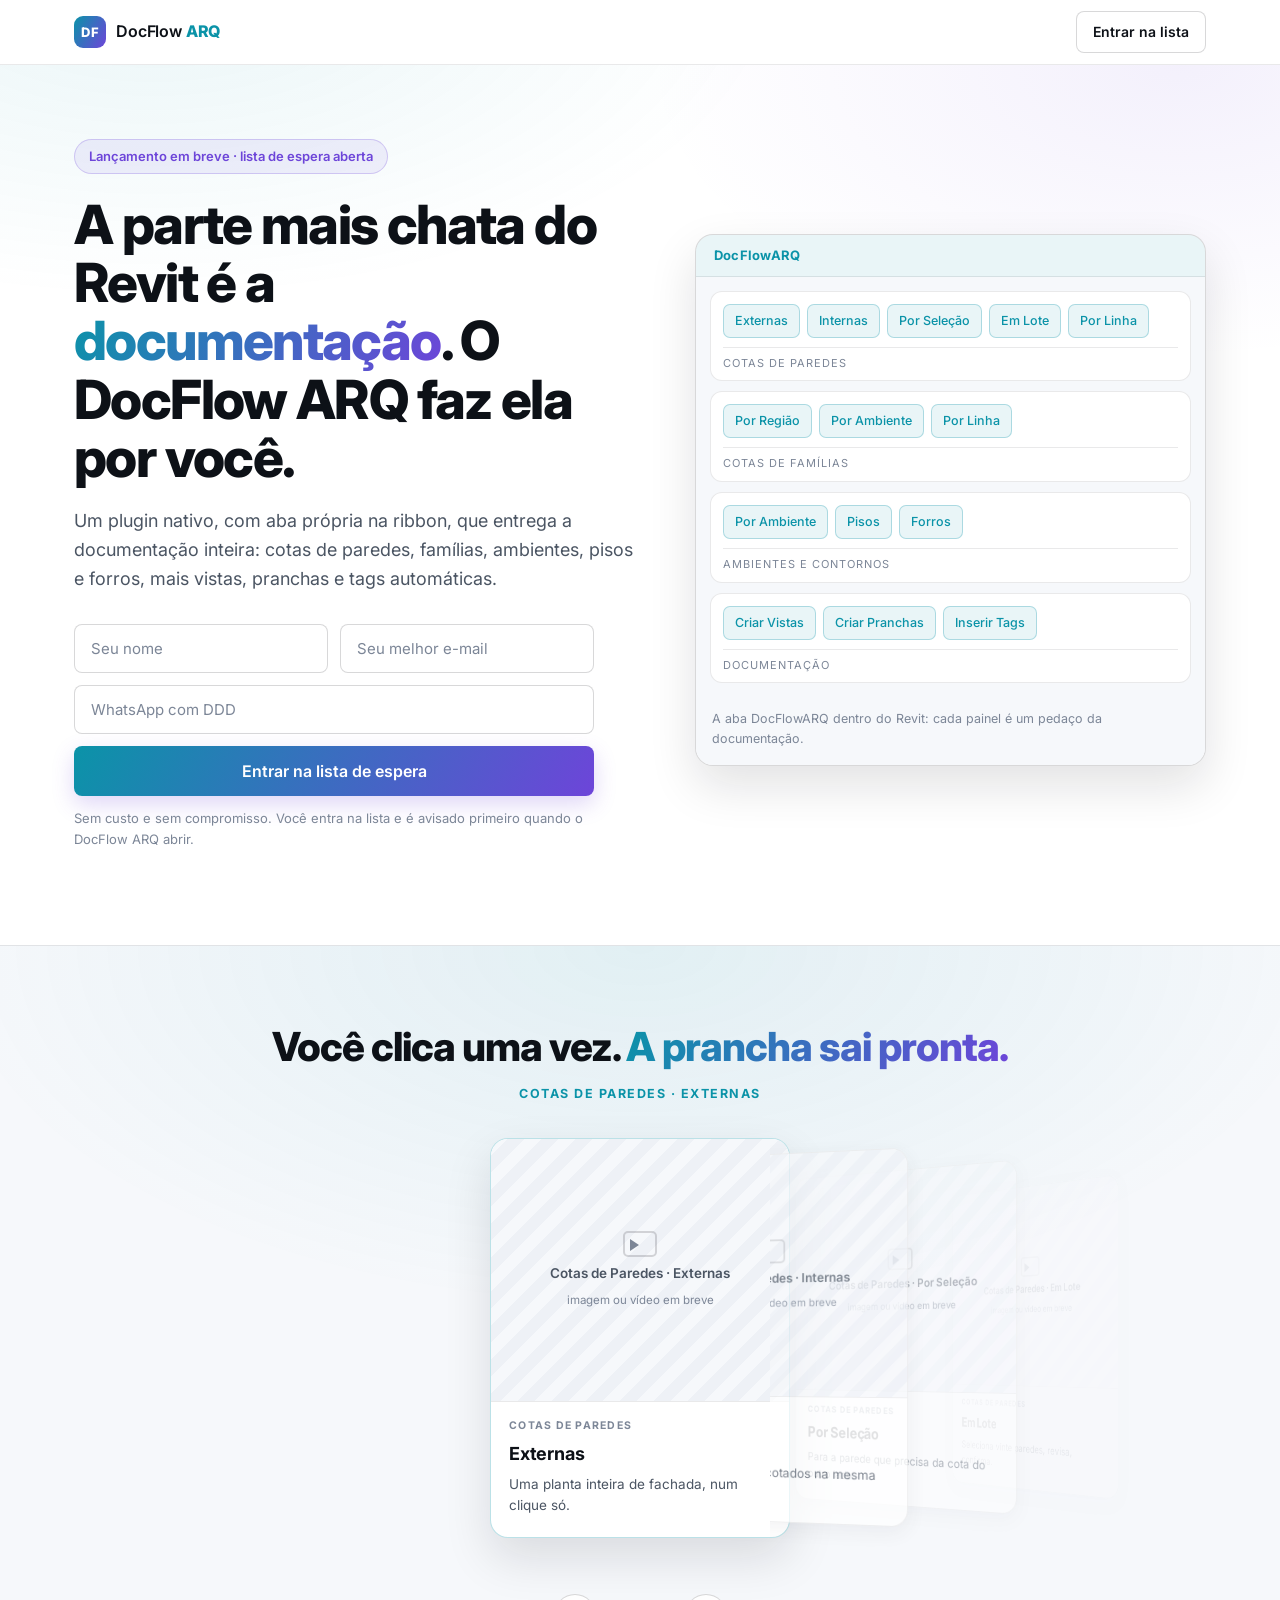
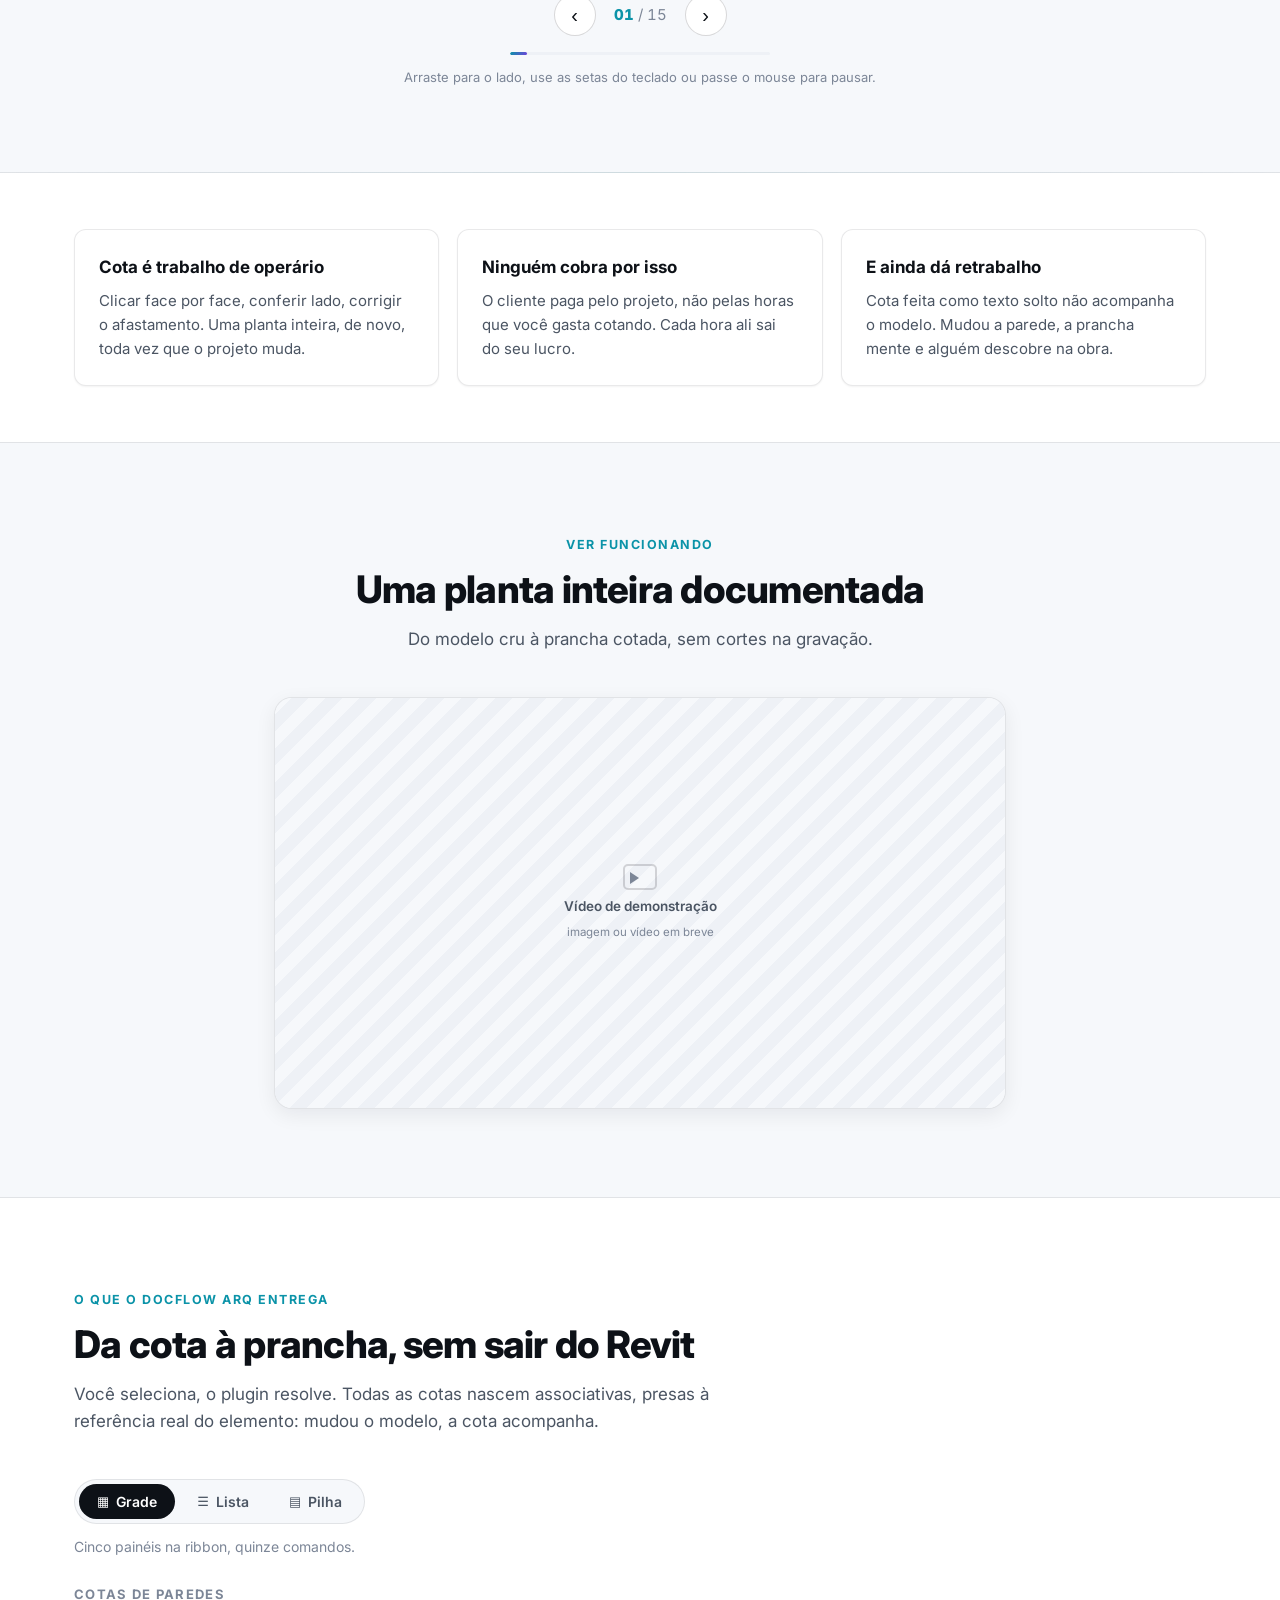
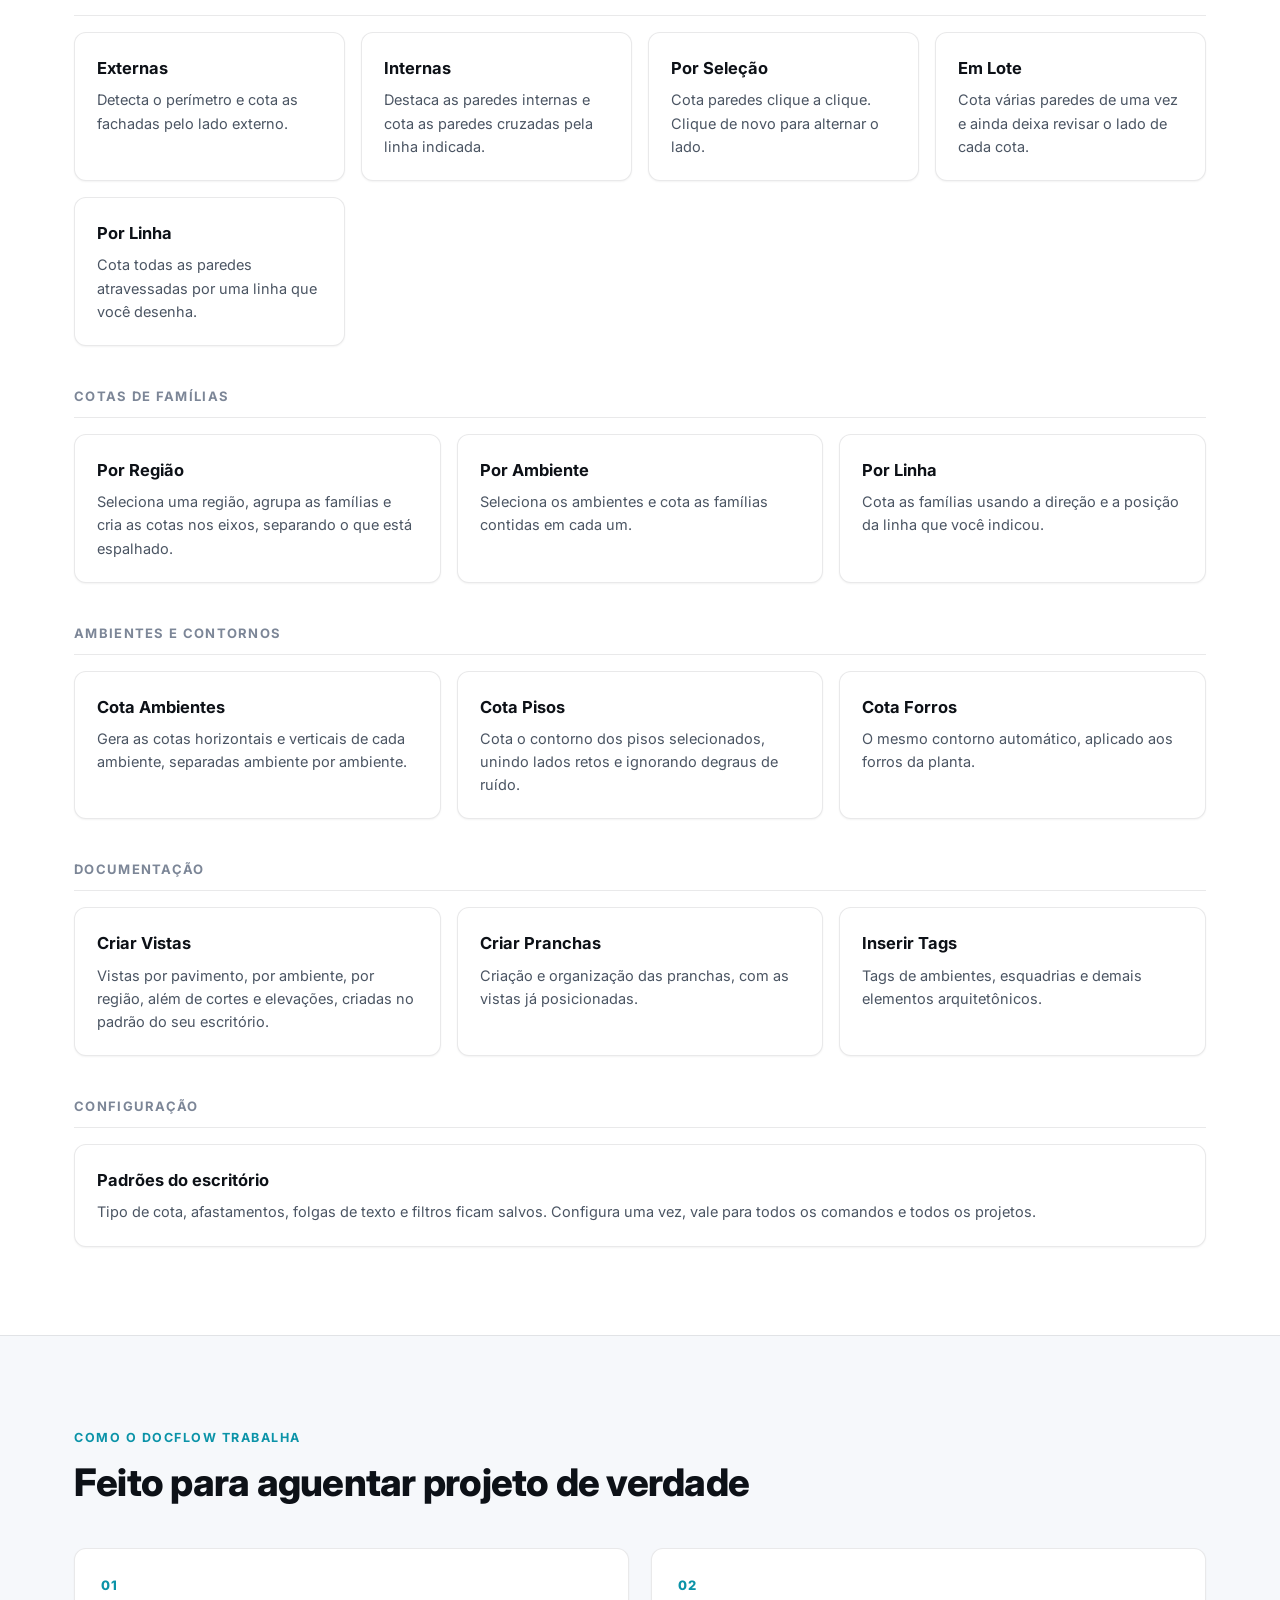
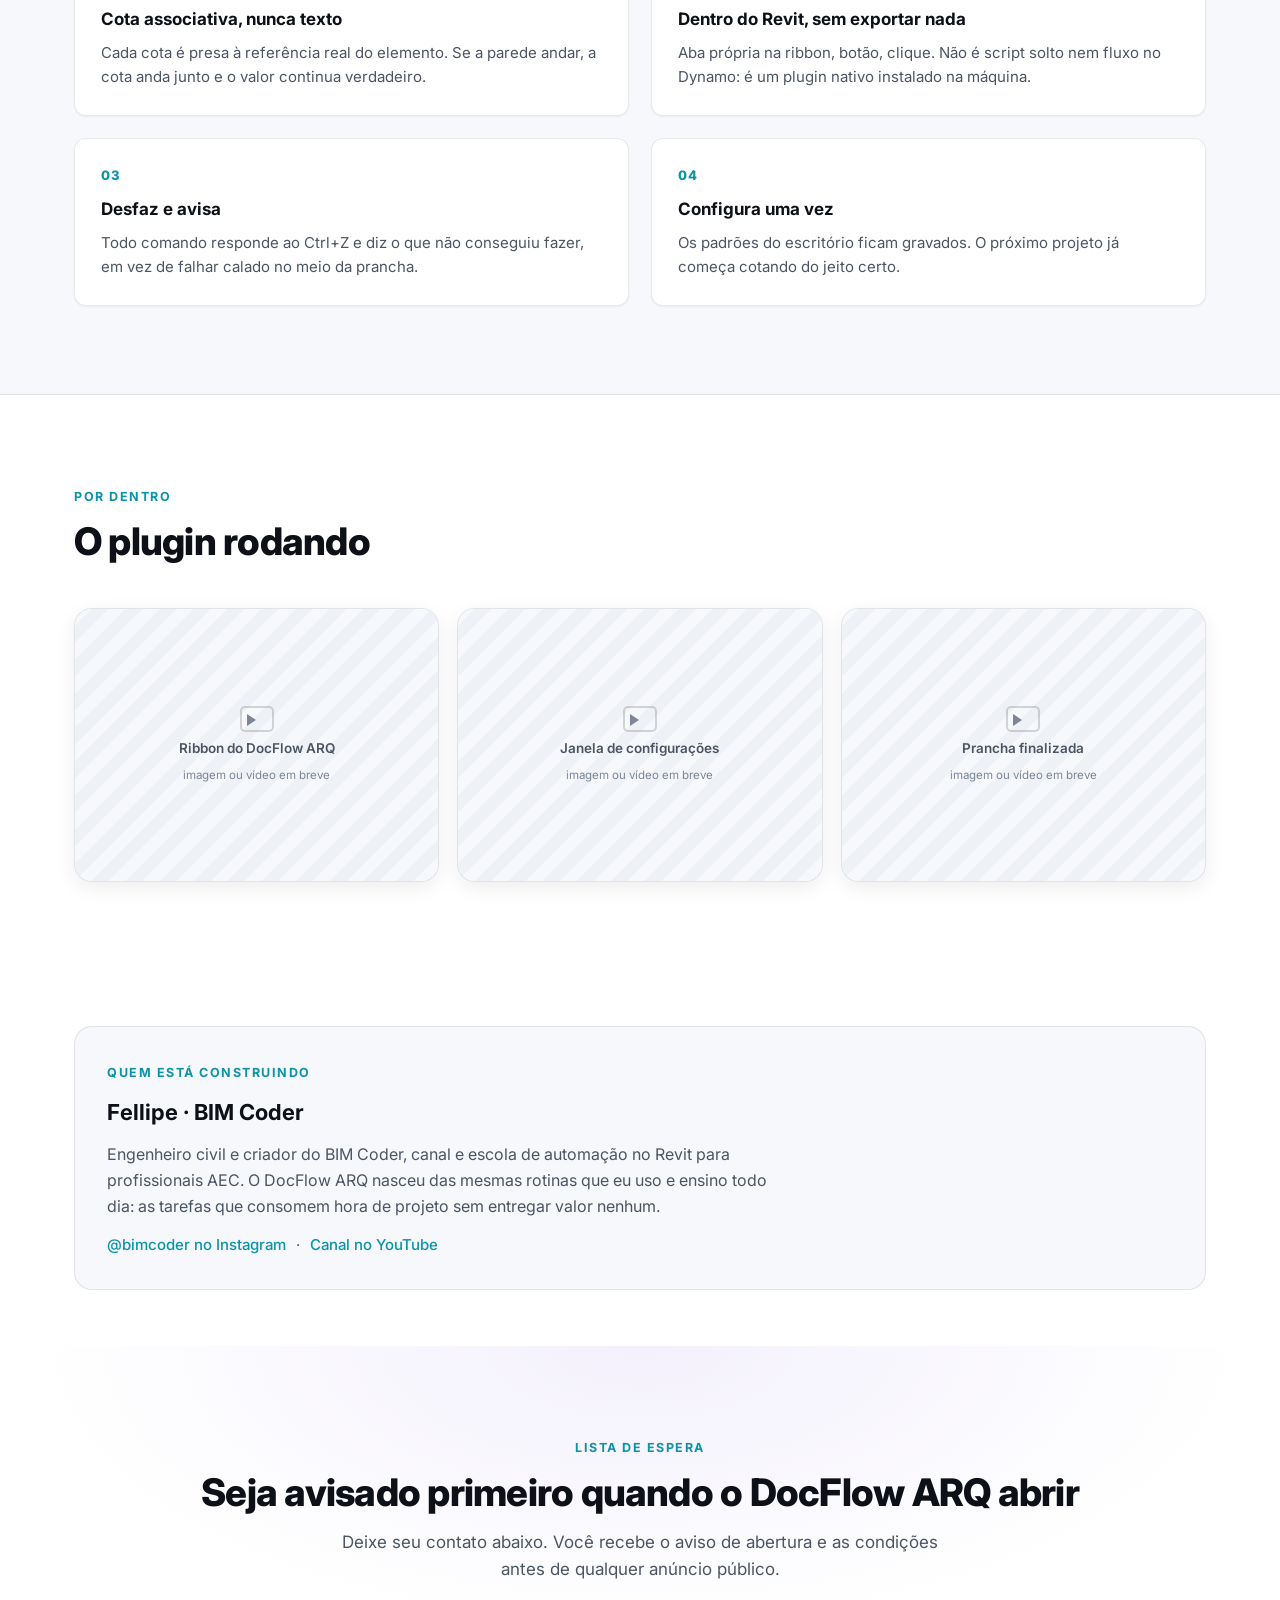
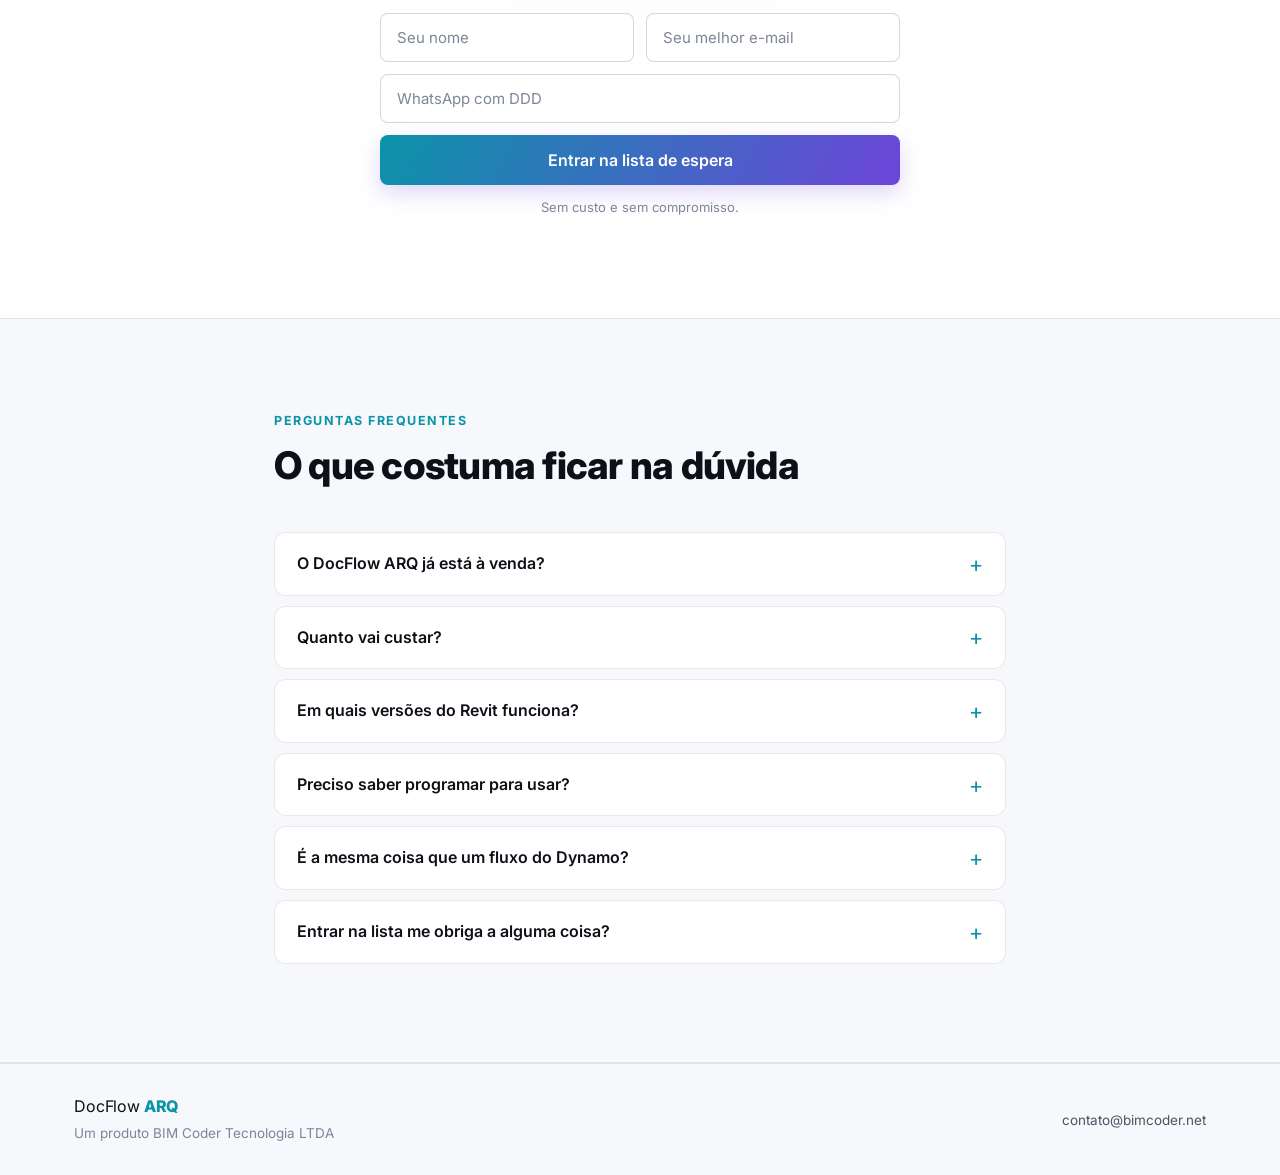
==== index.html @ 99fc5ff1 "feat: pagina de captacao da lista de espera do DocFlow ARQ" ====
<!DOCTYPE html>
<html lang="pt-BR">
<head>
  <meta charset="UTF-8">
  <meta name="viewport" content="width=device-width, initial-scale=1.0">
  <title>DocFlow ARQ — a documentação do Revit no automático | BIM Coder</title>
  <meta name="description" content="Plugin nativo para Revit que entrega a documentação inteira: cotas de paredes, famílias, ambientes, pisos e forros, mais vistas, pranchas e tags. Entre na lista de espera.">
  <meta property="og:title" content="DocFlow ARQ — a documentação do Revit no automático">
  <meta property="og:description" content="Cotas, vistas, pranchas e tags automáticas dentro do Revit. Entre na lista de espera do lançamento.">
  <meta property="og:type" content="website">
  <link rel="preconnect" href="https://fonts.googleapis.com">
  <link rel="preconnect" href="https://fonts.gstatic.com" crossorigin>
  <link href="https://fonts.googleapis.com/css2?family=Inter:wght@400;500;600;700;800&display=swap" rel="stylesheet">
  <link rel="stylesheet" href="styles.css">
</head>
<body>

  <!-- ══ Header ══ -->
  <header class="site-header">
    <div class="container header-inner">
      <a class="brand" href="#topo">
        <span class="brand-mark">DF</span>
        <span class="brand-text">DocFlow <strong>ARQ</strong></span>
      </a>
      <a class="btn btn-ghost btn-sm" href="#lista">Entrar na lista</a>
    </div>
  </header>

  <main id="topo">

    <!-- ══ Hero ══ -->
    <section class="hero">
      <div class="container hero-grid">
        <div class="hero-copy reveal">
          <span class="pill">Lançamento em breve · lista de espera aberta</span>
          <h1>A parte mais chata do Revit é a <span class="grad">documentação</span>. O DocFlow ARQ faz ela por você.</h1>
          <p class="lead">
            Um plugin nativo, com aba própria na ribbon, que entrega a documentação
            inteira: cotas de paredes, famílias, ambientes, pisos e forros, mais
            vistas, pranchas e tags automáticas.
          </p>

          <form class="hero-form" novalidate>
            <div class="field-row">
              <input type="text" name="nome" placeholder="Seu nome" autocomplete="name" required>
              <input type="email" name="email" placeholder="Seu melhor e-mail" autocomplete="email" required>
            </div>
            <input type="tel" name="telefone" placeholder="WhatsApp com DDD" autocomplete="tel" required>
            <button type="submit" class="btn btn-primary btn-block">Entrar na lista de espera</button>
            <p class="form-note">
              Sem custo e sem compromisso. Você entra na lista e é avisado primeiro
              quando o DocFlow ARQ abrir.
            </p>
            <p class="form-msg" role="status" aria-live="polite"></p>
          </form>
        </div>

        <!-- Espelho da ribbon real do plugin -->
        <aside class="ribbon-mock reveal" aria-label="Aba DocFlowARQ dentro do Revit">
          <div class="ribbon-tab">DocFlowARQ</div>
          <div class="ribbon-body">
            <div class="ribbon-panel">
              <div class="ribbon-items">
                <span class="rb">Externas</span><span class="rb">Internas</span>
                <span class="rb">Por Seleção</span><span class="rb">Em Lote</span>
                <span class="rb">Por Linha</span>
              </div>
              <div class="ribbon-label">Cotas de Paredes</div>
            </div>
            <div class="ribbon-panel">
              <div class="ribbon-items">
                <span class="rb">Por Região</span><span class="rb">Por Ambiente</span>
                <span class="rb">Por Linha</span>
              </div>
              <div class="ribbon-label">Cotas de Famílias</div>
            </div>
            <div class="ribbon-panel">
              <div class="ribbon-items">
                <span class="rb">Por Ambiente</span>
                <span class="rb">Pisos</span><span class="rb">Forros</span>
              </div>
              <div class="ribbon-label">Ambientes e Contornos</div>
            </div>
            <div class="ribbon-panel">
              <div class="ribbon-items">
                <span class="rb">Criar Vistas</span>
                <span class="rb">Criar Pranchas</span>
                <span class="rb">Inserir Tags</span>
              </div>
              <div class="ribbon-label">Documentação</div>
            </div>
          </div>
          <p class="ribbon-caption">A aba DocFlowARQ dentro do Revit: cada painel é um pedaço da documentação.</p>
        </aside>
      </div>
    </section>

    <!-- ══ Vitrine (coverflow) ══ -->
    <section class="showcase" id="vitrine">
      <div class="container">
        <div class="showcase-head reveal">
          <h2>Você clica uma vez. <span class="grad">A prancha sai pronta.</span></h2>
          <p class="showcase-kicker" id="scKicker">Cotas de Paredes · Externas</p>
        </div>

        <div class="showcase-stage" id="scStage" role="region" aria-roledescription="carrossel" aria-label="Comandos do DocFlow ARQ">
          <div class="showcase-track" id="scTrack"></div>
        </div>

        <div class="showcase-controls">
          <button class="circle-btn" id="scPrev" type="button" aria-label="Comando anterior">‹</button>
          <p class="showcase-counter"><strong id="scNow">01</strong> / <span id="scTotal">15</span></p>
          <button class="circle-btn" id="scNext" type="button" aria-label="Próximo comando">›</button>
        </div>
        <div class="showcase-progress"><span id="scBar"></span></div>
        <p class="showcase-hint">Arraste para o lado, use as setas do teclado ou passe o mouse para pausar.</p>
      </div>
    </section>

    <!-- ══ O problema ══ -->
    <section class="section section-tight">
      <div class="container">
        <div class="pain-grid">
          <div class="pain-card reveal">
            <h3>Cota é trabalho de operário</h3>
            <p>Clicar face por face, conferir lado, corrigir o afastamento. Uma planta inteira, de novo, toda vez que o projeto muda.</p>
          </div>
          <div class="pain-card reveal">
            <h3>Ninguém cobra por isso</h3>
            <p>O cliente paga pelo projeto, não pelas horas que você gasta cotando. Cada hora ali sai do seu lucro.</p>
          </div>
          <div class="pain-card reveal">
            <h3>E ainda dá retrabalho</h3>
            <p>Cota feita como texto solto não acompanha o modelo. Mudou a parede, a prancha mente e alguém descobre na obra.</p>
          </div>
        </div>
      </div>
    </section>

    <!-- ══ Demonstração ══ -->
    <section class="section section-alt" id="demonstracao">
      <div class="container container-narrow">
        <div class="section-head section-head-center reveal">
          <span class="eyebrow">Ver funcionando</span>
          <h2>Uma planta inteira documentada</h2>
          <p class="section-sub">Do modelo cru à prancha cotada, sem cortes na gravação.</p>
        </div>
        <div class="demo-frame reveal" data-media="media/demonstracao" data-ratio="16-9" data-label="Vídeo de demonstração"></div>
      </div>
    </section>

    <!-- ══ Ferramentas ══ -->
    <section class="section" id="ferramentas">
      <div class="container">
        <div class="section-head reveal">
          <span class="eyebrow">O que o DocFlow ARQ entrega</span>
          <h2>Da cota à prancha, sem sair do Revit</h2>
          <p class="section-sub">Você seleciona, o plugin resolve. Todas as cotas nascem associativas, presas à referência real do elemento: mudou o modelo, a cota acompanha.</p>
        </div>

        <div class="view-switch" role="tablist" aria-label="Modo de visualização">
          <button class="vs-btn is-active" data-view="grade" role="tab" aria-selected="true" type="button">
            <span class="vs-ico" aria-hidden="true">▦</span> Grade
          </button>
          <button class="vs-btn" data-view="lista" role="tab" aria-selected="false" type="button">
            <span class="vs-ico" aria-hidden="true">☰</span> Lista
          </button>
          <button class="vs-btn" data-view="pilha" role="tab" aria-selected="false" type="button">
            <span class="vs-ico" aria-hidden="true">▤</span> Pilha
          </button>
        </div>
        <p class="view-hint" id="viewHint">Cinco painéis na ribbon, quinze comandos.</p>

        <div id="toolsView" class="tools-view"></div>
      </div>
    </section>

    <!-- ══ Como trabalha ══ -->
    <section class="section section-alt" id="como">
      <div class="container">
        <div class="section-head reveal">
          <span class="eyebrow">Como o DocFlow trabalha</span>
          <h2>Feito para aguentar projeto de verdade</h2>
        </div>
        <div class="how-grid">
          <div class="how reveal">
            <span class="how-num">01</span>
            <h4>Cota associativa, nunca texto</h4>
            <p>Cada cota é presa à referência real do elemento. Se a parede andar, a cota anda junto e o valor continua verdadeiro.</p>
          </div>
          <div class="how reveal">
            <span class="how-num">02</span>
            <h4>Dentro do Revit, sem exportar nada</h4>
            <p>Aba própria na ribbon, botão, clique. Não é script solto nem fluxo no Dynamo: é um plugin nativo instalado na máquina.</p>
          </div>
          <div class="how reveal">
            <span class="how-num">03</span>
            <h4>Desfaz e avisa</h4>
            <p>Todo comando responde ao Ctrl+Z e diz o que não conseguiu fazer, em vez de falhar calado no meio da prancha.</p>
          </div>
          <div class="how reveal">
            <span class="how-num">04</span>
            <h4>Configura uma vez</h4>
            <p>Os padrões do escritório ficam gravados. O próximo projeto já começa cotando do jeito certo.</p>
          </div>
        </div>
      </div>
    </section>

    <!-- ══ Galeria ══ -->
    <section class="section" id="galeria">
      <div class="container">
        <div class="section-head reveal">
          <span class="eyebrow">Por dentro</span>
          <h2>O plugin rodando</h2>
        </div>
        <div class="gallery">
          <div class="demo-frame reveal" data-media="media/galeria-1" data-ratio="4-3" data-label="Ribbon do DocFlow ARQ"></div>
          <div class="demo-frame reveal" data-media="media/galeria-2" data-ratio="4-3" data-label="Janela de configurações"></div>
          <div class="demo-frame reveal" data-media="media/galeria-3" data-ratio="4-3" data-label="Prancha finalizada"></div>
        </div>
      </div>
    </section>

    <!-- ══ Quem faz ══ -->
    <section class="section section-tight">
      <div class="container">
        <div class="author reveal">
          <div class="author-body">
            <span class="eyebrow">Quem está construindo</span>
            <h3>Fellipe · BIM Coder</h3>
            <p>
              Engenheiro civil e criador do BIM Coder, canal e escola de automação
              no Revit para profissionais AEC. O DocFlow ARQ nasceu das mesmas
              rotinas que eu uso e ensino todo dia: as tarefas que consomem hora
              de projeto sem entregar valor nenhum.
            </p>
            <p class="author-links">
              <a href="https://www.instagram.com/bimcoder/" target="_blank" rel="noopener">@bimcoder no Instagram</a>
              <span aria-hidden="true">·</span>
              <a href="https://www.youtube.com/@bimcoder" target="_blank" rel="noopener">Canal no YouTube</a>
            </p>
          </div>
        </div>
      </div>
    </section>

    <!-- ══ CTA final ══ -->
    <section class="section cta-section" id="lista">
      <div class="container cta-inner">
        <span class="eyebrow">Lista de espera</span>
        <h2>Seja avisado primeiro quando o DocFlow ARQ abrir</h2>
        <p class="section-sub">
          Deixe seu contato abaixo. Você recebe o aviso de abertura e as condições
          antes de qualquer anúncio público.
        </p>

        <form class="cta-form" novalidate>
          <div class="field-row">
            <input type="text" name="nome" placeholder="Seu nome" autocomplete="name" required>
            <input type="email" name="email" placeholder="Seu melhor e-mail" autocomplete="email" required>
          </div>
          <input type="tel" name="telefone" placeholder="WhatsApp com DDD" autocomplete="tel" required>
          <button type="submit" class="btn btn-primary btn-block">Entrar na lista de espera</button>
          <p class="form-note">Sem custo e sem compromisso.</p>
          <p class="form-msg" role="status" aria-live="polite"></p>
        </form>
      </div>
    </section>

    <!-- ══ FAQ ══ -->
    <section class="section section-alt" id="faq">
      <div class="container container-narrow">
        <div class="section-head reveal">
          <span class="eyebrow">Perguntas frequentes</span>
          <h2>O que costuma ficar na dúvida</h2>
        </div>

        <details class="faq-item">
          <summary>O DocFlow ARQ já está à venda?</summary>
          <div class="faq-body"><p>Ainda não. O plugin está em fase final de testes. A lista de espera existe justamente para avisar quem quer saber primeiro quando ele abrir.</p></div>
        </details>

        <details class="faq-item">
          <summary>Quanto vai custar?</summary>
          <div class="faq-body"><p>O valor ainda não está fechado. Quando estiver, quem está na lista recebe a informação antes de qualquer anúncio público.</p></div>
        </details>

        <details class="faq-item">
          <summary>Em quais versões do Revit funciona?</summary>
          <div class="faq-body"><p>O plugin está sendo validado em mais de uma versão do Revit. A lista final de versões suportadas sai junto com o lançamento.</p></div>
        </details>

        <details class="faq-item">
          <summary>Preciso saber programar para usar?</summary>
          <div class="faq-body"><p>Não. O DocFlow ARQ é uma aba na ribbon do Revit, com botões. Você seleciona os elementos e clica. Não tem script para editar nem fluxo para montar.</p></div>
        </details>

        <details class="faq-item">
          <summary>É a mesma coisa que um fluxo do Dynamo?</summary>
          <div class="faq-body"><p>Não. É um plugin nativo instalado no Revit, então não depende de abrir o Dynamo, carregar arquivo nem esperar o fluxo rodar. Você clica no botão e o resultado aparece.</p></div>
        </details>

        <details class="faq-item">
          <summary>Entrar na lista me obriga a alguma coisa?</summary>
          <div class="faq-body"><p>Nenhuma. É só um aviso de lançamento. Você pode sair da lista quando quiser.</p></div>
        </details>
      </div>
    </section>

  </main>

  <!-- ══ Footer ══ -->
  <footer class="site-footer">
    <div class="container footer-inner">
      <div>
        <span class="brand-text">DocFlow <strong>ARQ</strong></span>
        <p class="footer-note">Um produto BIM Coder Tecnologia LTDA</p>
      </div>
      <p class="footer-note">
        <a href="mailto:contato@bimcoder.net">contato@bimcoder.net</a>
      </p>
    </div>
  </footer>

  <script src="comandos.js"></script>
  <script src="script.js"></script>
</body>
</html>
---- styles.css ----
/* =============================================================
   DocFlow ARQ — página de captação
   Tema light. Acentos ciano → roxo da identidade BIM Coder,
   escurecidos o suficiente para ter contraste sobre o branco.
   ============================================================= */

:root {
  --bg:                 #FFFFFF;
  --surface:            #F6F8FB;
  --surface-card:       #FFFFFF;
  --surface-sunken:     #EEF1F6;

  --text:               #0D1117;
  --text-secondary:     #4B5563;
  --text-muted:         #7C8697;

  --border:             rgba(13, 17, 23, 0.09);
  --border-strong:      rgba(13, 17, 23, 0.16);

  /* Ciano legível sobre branco (o #52F9F9 da marca só entra em fundo escuro) */
  --cyan:               #0B93A8;
  --cyan-bright:        #52F9F9;
  --cyan-soft:          rgba(11, 147, 168, 0.09);
  --cyan-border:        rgba(11, 147, 168, 0.28);

  --purple:             #6D45D9;
  --purple-soft:        rgba(109, 69, 217, 0.08);
  --purple-border:      rgba(109, 69, 217, 0.24);

  --gradient-text:      linear-gradient(120deg, #0B93A8 0%, #6D45D9 100%);
  --gradient-cta:       linear-gradient(120deg, #0B93A8 0%, #6D45D9 100%);

  --shadow-sm:  0 1px 2px rgba(13, 17, 23, 0.05);
  --shadow-md:  0 6px 20px rgba(13, 17, 23, 0.07);
  --shadow-lg:  0 20px 48px rgba(13, 17, 23, 0.12);

  --radius-sm: 8px;
  --radius-md: 12px;
  --radius-lg: 18px;
  --container: 1180px;
  --font: 'Inter', system-ui, -apple-system, Segoe UI, sans-serif;
}

* { box-sizing: border-box; margin: 0; padding: 0; }

html { scroll-behavior: smooth; background: var(--bg); }

body {
  font-family: var(--font);
  color: var(--text);
  background: var(--bg);
  font-size: 16px;
  line-height: 1.6;
  -webkit-font-smoothing: antialiased;
  -moz-osx-font-smoothing: grayscale;
}

a { color: inherit; }

.container {
  width: 100%;
  max-width: var(--container);
  margin: 0 auto;
  padding: 0 24px;
}
.container-narrow { max-width: 780px; }

/* ── Header ─────────────────────────────────────────────── */
.site-header {
  position: sticky;
  top: 0;
  z-index: 40;
  background: rgba(255, 255, 255, 0.88);
  backdrop-filter: blur(14px);
  border-bottom: 1px solid var(--border);
}
.header-inner {
  display: flex;
  align-items: center;
  justify-content: space-between;
  height: 64px;
}
.brand {
  display: inline-flex;
  align-items: center;
  gap: 10px;
  text-decoration: none;
  font-weight: 600;
}
.brand-mark {
  display: grid;
  place-items: center;
  width: 32px; height: 32px;
  border-radius: 9px;
  background: var(--gradient-cta);
  color: #FFFFFF;
  font-size: 13px;
  font-weight: 800;
  letter-spacing: .5px;
}
.brand-text { font-size: 16px; letter-spacing: -.01em; color: var(--text); }
.brand-text strong { color: var(--cyan); font-weight: 800; }

/* ── Botões ─────────────────────────────────────────────── */
.btn {
  display: inline-flex;
  align-items: center;
  justify-content: center;
  gap: 8px;
  border: none;
  cursor: pointer;
  font-family: inherit;
  font-weight: 600;
  text-decoration: none;
  border-radius: var(--radius-sm);
  transition: transform .15s ease, box-shadow .2s ease, background .2s ease;
}
.btn-primary {
  background: var(--gradient-cta);
  color: #FFFFFF;
  font-size: 16px;
  padding: 15px 26px;
  box-shadow: 0 8px 22px rgba(109, 69, 217, 0.22);
}
.btn-primary:hover { transform: translateY(-1px); box-shadow: 0 12px 28px rgba(109, 69, 217, 0.3); }
.btn-primary:disabled { opacity: .6; cursor: progress; transform: none; }
.btn-ghost {
  background: var(--bg);
  color: var(--text);
  border: 1px solid var(--border-strong);
}
.btn-ghost:hover { border-color: var(--cyan-border); color: var(--cyan); }
.btn-sm { font-size: 14px; padding: 9px 16px; }
.btn-block { width: 100%; }

/* ── Hero ───────────────────────────────────────────────── */
.hero {
  position: relative;
  padding: 74px 0 84px;
  overflow: hidden;
  background:
    radial-gradient(ellipse 900px 460px at 12% -10%, var(--cyan-soft), transparent 70%),
    radial-gradient(ellipse 760px 420px at 92% 0%, var(--purple-soft), transparent 70%);
}
.hero-grid {
  position: relative;
  display: grid;
  grid-template-columns: 1.05fr .95fr;
  gap: 56px;
  align-items: center;
}
.pill {
  display: inline-block;
  padding: 6px 14px;
  border-radius: 999px;
  border: 1px solid var(--purple-border);
  background: var(--purple-soft);
  color: var(--purple);
  font-size: 13px;
  font-weight: 600;
  margin-bottom: 22px;
}
.hero h1 {
  font-size: clamp(34px, 4.4vw, 54px);
  line-height: 1.08;
  letter-spacing: -.03em;
  font-weight: 800;
  margin-bottom: 20px;
}
.grad {
  background: var(--gradient-text);
  -webkit-background-clip: text;
  background-clip: text;
  color: transparent;
}
.lead {
  font-size: 18px;
  color: var(--text-secondary);
  max-width: 55ch;
  margin-bottom: 30px;
}

/* ── Formulários ────────────────────────────────────────── */
.hero-form, .cta-form { display: grid; gap: 12px; max-width: 520px; }
.cta-form { margin: 0 auto; }
.field-row { display: grid; grid-template-columns: 1fr 1fr; gap: 12px; }

input[type="text"], input[type="email"], input[type="tel"] {
  width: 100%;
  padding: 14px 16px;
  border-radius: var(--radius-sm);
  border: 1px solid var(--border-strong);
  background: var(--surface-card);
  color: var(--text);
  font-family: inherit;
  font-size: 15px;
  transition: border-color .18s ease, box-shadow .18s ease;
}
input::placeholder { color: var(--text-muted); }
input:focus {
  outline: none;
  border-color: var(--cyan);
  box-shadow: 0 0 0 3px var(--cyan-soft);
}
input[aria-invalid="true"] { border-color: #DC2626; }

.success {
  padding: 24px;
  border-radius: var(--radius-md);
  border: 1px solid var(--cyan-border);
  background: var(--cyan-soft);
  text-align: left;
}
.success strong { display: block; font-size: 18px; color: var(--cyan); margin-bottom: 8px; }
.success p { color: var(--text-secondary); font-size: 15px; }

.form-note { font-size: 13px; color: var(--text-muted); }
.form-msg { font-size: 14px; }
.form-msg.is-error { color: #DC2626; }
.form-msg.is-ok { color: var(--cyan); font-weight: 600; }

/* ── Espelho da ribbon (fundo claro, como o Revit padrão) ── */
.ribbon-mock {
  border: 1px solid var(--border-strong);
  border-radius: var(--radius-lg);
  background: var(--bg);
  box-shadow: var(--shadow-lg);
  overflow: hidden;
}
.ribbon-tab {
  padding: 10px 18px;
  font-size: 13px;
  font-weight: 700;
  letter-spacing: .02em;
  color: var(--cyan);
  background: var(--cyan-soft);
  border-bottom: 1px solid var(--border);
}
.ribbon-body { padding: 14px; background: var(--surface); }
.ribbon-panel {
  border: 1px solid var(--border);
  border-radius: var(--radius-md);
  padding: 12px 12px 8px;
  background: var(--bg);
}
.ribbon-panel + .ribbon-panel { margin-top: 10px; }
.ribbon-items { display: flex; flex-wrap: wrap; gap: 7px; margin-bottom: 9px; }
.rb {
  font-size: 12.5px;
  font-weight: 500;
  padding: 6px 11px;
  border-radius: 7px;
  border: 1px solid var(--cyan-border);
  background: var(--cyan-soft);
  color: var(--cyan);
}
.ribbon-label {
  font-size: 11px;
  text-transform: uppercase;
  letter-spacing: .09em;
  color: var(--text-muted);
  border-top: 1px solid var(--border);
  padding-top: 7px;
}
.ribbon-caption {
  padding: 12px 16px 16px;
  font-size: 12.5px;
  color: var(--text-muted);
  background: var(--surface);
}

/* ── Transição de entrada ───────────────────────────────── */
.reveal {
  opacity: 0;
  transform: translateY(18px);
  transition: opacity .6s cubic-bezier(.2,.7,.3,1), transform .6s cubic-bezier(.2,.7,.3,1);
}
.reveal.is-visible { opacity: 1; transform: none; }

/* ── Espaço reservado de mídia ──────────────────────────── */
.media-empty {
  display: grid;
  place-content: center;
  justify-items: center;
  gap: 6px;
  width: 100%;
  height: 100%;
  padding: 18px;
  text-align: center;
  background:
    repeating-linear-gradient(135deg,
      var(--surface) 0 12px, var(--surface-sunken) 12px 24px);
}
.media-icon {
  width: 34px; height: 26px;
  border-radius: 5px;
  border: 2px solid var(--border-strong);
  position: relative;
}
.media-icon::after {
  content: '';
  position: absolute;
  left: 5px; bottom: 4px;
  width: 0; height: 0;
  border-left: 9px solid var(--text-muted);
  border-top: 6px solid transparent;
  border-bottom: 6px solid transparent;
}
.media-label { font-size: 13.5px; font-weight: 600; color: var(--text-secondary); }
.media-sub { font-size: 11.5px; color: var(--text-muted); }

.demo-frame {
  position: relative;
  overflow: hidden;
  border-radius: var(--radius-lg);
  border: 1px solid var(--border);
  background: var(--surface);
  box-shadow: var(--shadow-md);
}
.demo-frame.ratio-16-9 { aspect-ratio: 16 / 9; }
.demo-frame.ratio-4-3  { aspect-ratio: 4 / 3; }
.demo-frame img, .demo-frame video {
  width: 100%; height: 100%;
  object-fit: cover;
  display: block;
}
.gallery {
  display: grid;
  grid-template-columns: repeat(auto-fit, minmax(280px, 1fr));
  gap: 18px;
}

/* ── Vitrine em coverflow ───────────────────────────────── */
.showcase {
  padding: 78px 0 84px;
  background:
    radial-gradient(ellipse 1000px 520px at 50% 0%, var(--cyan-soft), transparent 70%),
    var(--surface);
  border-top: 1px solid var(--border);
  border-bottom: 1px solid var(--border);
  overflow: hidden;
}
.showcase-head { text-align: center; max-width: 760px; margin: 0 auto 34px; }
.showcase-head h2 {
  font-size: clamp(26px, 3.2vw, 40px);
  line-height: 1.14;
  letter-spacing: -.025em;
  font-weight: 800;
}
.showcase-kicker {
  margin-top: 14px;
  font-size: 12.5px;
  font-weight: 700;
  letter-spacing: .12em;
  text-transform: uppercase;
  color: var(--cyan);
}

.showcase-stage {
  position: relative;
  height: 430px;
  perspective: 1500px;
  outline: none;
  touch-action: pan-y;
  cursor: grab;
}
.showcase-stage.is-dragging { cursor: grabbing; }
.showcase-track {
  position: relative;
  height: 100%;
  transform-style: preserve-3d;
}
.sc-card {
  position: absolute;
  left: 50%;
  top: 0;
  width: 300px;
  height: 400px;
  border-radius: var(--radius-lg);
  border: 1px solid var(--border);
  background: var(--bg);
  box-shadow: var(--shadow-md);
  overflow: hidden;
  display: flex;
  flex-direction: column;
  transition: transform .5s cubic-bezier(.2,.7,.3,1), opacity .5s ease, box-shadow .3s ease;
  will-change: transform;
  user-select: none;
}
.sc-card.is-active { box-shadow: var(--shadow-lg); border-color: var(--cyan-border); }
.sc-media { flex: 1 1 auto; min-height: 0; background: var(--surface); }
.sc-media img, .sc-media video { width: 100%; height: 100%; object-fit: cover; display: block; }
.sc-body { padding: 16px 18px 20px; border-top: 1px solid var(--border); }
.sc-painel {
  display: block;
  font-size: 10.5px;
  font-weight: 700;
  letter-spacing: .12em;
  text-transform: uppercase;
  color: var(--text-muted);
  margin-bottom: 5px;
}
.sc-body h3 { font-size: 18px; letter-spacing: -.01em; margin-bottom: 5px; }
.sc-body p { font-size: 13.5px; color: var(--text-secondary); }

.showcase-controls {
  display: flex;
  align-items: center;
  justify-content: center;
  gap: 18px;
  margin-top: 26px;
}
.circle-btn {
  width: 42px; height: 42px;
  border-radius: 50%;
  border: 1px solid var(--border-strong);
  background: var(--bg);
  color: var(--text);
  font-size: 20px;
  line-height: 1;
  cursor: pointer;
  transition: border-color .2s ease, color .2s ease, transform .15s ease;
}
.circle-btn:hover { border-color: var(--cyan); color: var(--cyan); transform: translateY(-1px); }
.showcase-counter { font-size: 15px; color: var(--text-muted); font-variant-numeric: tabular-nums; }
.showcase-counter strong { color: var(--cyan); font-weight: 800; }

.showcase-progress {
  max-width: 260px;
  height: 3px;
  margin: 16px auto 0;
  border-radius: 3px;
  background: var(--surface-sunken);
  overflow: hidden;
}
.showcase-progress span {
  display: block;
  height: 100%;
  width: 0;
  border-radius: 3px;
  background: var(--gradient-cta);
  transition: width .5s cubic-bezier(.2,.7,.3,1);
}
.showcase-hint { margin-top: 12px; text-align: center; font-size: 13px; color: var(--text-muted); }

/* ── Seletor de visualização ────────────────────────────── */
.view-switch {
  display: inline-flex;
  gap: 4px;
  padding: 4px;
  border-radius: 999px;
  border: 1px solid var(--border);
  background: var(--surface);
}
.vs-btn {
  display: inline-flex;
  align-items: center;
  gap: 7px;
  border: none;
  background: transparent;
  color: var(--text-secondary);
  font-family: inherit;
  font-size: 14px;
  font-weight: 600;
  padding: 9px 18px;
  border-radius: 999px;
  cursor: pointer;
  transition: background .2s ease, color .2s ease;
}
.vs-btn:hover { color: var(--text); }
.vs-btn.is-active { background: var(--text); color: var(--bg); }
.vs-ico { font-size: 13px; }
.view-hint { margin: 12px 0 26px; font-size: 14px; color: var(--text-muted); }

/* ── Lista compacta ─────────────────────────────────────── */
.tool-list { list-style: none; display: grid; gap: 1px; background: var(--border); border: 1px solid var(--border); border-radius: var(--radius-md); overflow: hidden; }
.tool-list li {
  display: grid;
  grid-template-columns: 190px 1fr;
  gap: 18px;
  padding: 14px 18px;
  background: var(--surface-card);
}
.tool-list strong { font-size: 15px; }
.tool-list span { font-size: 14.5px; color: var(--text-secondary); }

/* ── Pilha ──────────────────────────────────────────────── */
.stack {
  position: relative;
  max-width: 620px;
  margin: 0 auto;
  min-height: 380px;
  touch-action: pan-y;
}
.stack-card {
  position: absolute;
  inset: 0 0 auto;
  padding: 26px 28px;
  border-radius: var(--radius-lg);
  border: 1px solid var(--border);
  background: var(--surface-card);
  box-shadow: var(--shadow-md);
  transition: transform .45s cubic-bezier(.2,.7,.3,1), opacity .45s ease;
  will-change: transform;
}
.stack-card.is-active { box-shadow: var(--shadow-lg); border-color: var(--cyan-border); }
.stack-top {
  display: flex;
  align-items: center;
  justify-content: space-between;
  gap: 14px;
  margin-bottom: 14px;
}
.stack-index { font-size: 13px; font-weight: 700; color: var(--text-muted); font-variant-numeric: tabular-nums; }
.stack-count {
  font-size: 12px;
  font-weight: 700;
  color: var(--cyan);
  border: 1px solid var(--cyan-border);
  background: var(--cyan-soft);
  border-radius: 999px;
  padding: 4px 12px;
}
.stack-card h3 { font-size: 22px; letter-spacing: -.02em; margin-bottom: 6px; }
.stack-resumo { color: var(--text-secondary); font-size: 15px; margin-bottom: 16px; }
.stack-list { list-style: none; display: grid; gap: 9px; }
.stack-list li {
  font-size: 14.5px;
  color: var(--text-secondary);
  padding-left: 16px;
  position: relative;
}
.stack-list li::before {
  content: '';
  position: absolute;
  left: 0; top: 9px;
  width: 6px; height: 6px;
  border-radius: 50%;
  background: var(--cyan);
}
.stack-list strong { color: var(--text); font-weight: 600; }

.stack-dots { display: flex; justify-content: center; gap: 7px; margin-top: 14px; }
.stack-dot {
  width: 8px; height: 8px;
  padding: 0;
  border: none;
  border-radius: 50%;
  background: var(--border-strong);
  cursor: pointer;
  transition: background .2s ease, transform .2s ease;
}
.stack-dot.is-active { background: var(--cyan); transform: scale(1.3); }

/* ── Seções ─────────────────────────────────────────────── */
.section { padding: 88px 0; }
.section-tight { padding: 56px 0; }
.section-alt {
  background: var(--surface);
  border-top: 1px solid var(--border);
  border-bottom: 1px solid var(--border);
}

.section-head { max-width: 720px; margin-bottom: 44px; }
.section-head-center { text-align: center; margin-inline: auto; }
.cta-inner .section-head { margin-inline: auto; }
.eyebrow {
  display: inline-block;
  font-size: 12.5px;
  font-weight: 700;
  letter-spacing: .12em;
  text-transform: uppercase;
  color: var(--cyan);
  margin-bottom: 12px;
}
.eyebrow-purple { color: var(--purple); }
.section h2 {
  font-size: clamp(27px, 3.1vw, 38px);
  line-height: 1.18;
  letter-spacing: -.02em;
  font-weight: 800;
}
.section-sub { margin-top: 14px; color: var(--text-secondary); font-size: 17px; }

/* ── Dores ──────────────────────────────────────────────── */
.pain-grid { display: grid; grid-template-columns: repeat(3, 1fr); gap: 18px; }
.pain-card {
  padding: 24px;
  border-radius: var(--radius-md);
  border: 1px solid var(--border);
  background: var(--surface-card);
  box-shadow: var(--shadow-sm);
}
.pain-card h3 { font-size: 17px; margin-bottom: 8px; }
.pain-card p { color: var(--text-secondary); font-size: 15px; }

/* ── Ferramentas ────────────────────────────────────────── */
.tool-group + .tool-group { margin-top: 40px; }
.group-title {
  font-size: 13px;
  font-weight: 700;
  text-transform: uppercase;
  letter-spacing: .1em;
  color: var(--text-muted);
  margin-bottom: 16px;
  padding-bottom: 10px;
  border-bottom: 1px solid var(--border);
}
.tool-grid {
  display: grid;
  grid-template-columns: repeat(auto-fit, minmax(258px, 1fr));
  gap: 16px;
}
.tool {
  position: relative;
  padding: 22px;
  border-radius: var(--radius-md);
  border: 1px solid var(--border);
  background: var(--surface-card);
  box-shadow: var(--shadow-sm);
  transition: border-color .2s ease, transform .2s ease, box-shadow .2s ease;
}
.tool:hover {
  border-color: var(--cyan-border);
  transform: translateY(-2px);
  box-shadow: var(--shadow-md);
}
.tool h4 { font-size: 16.5px; margin-bottom: 7px; }
.tool p { color: var(--text-secondary); font-size: 14.5px; }
.tool-wide { grid-column: 1 / -1; }

/* ── Como trabalha ──────────────────────────────────────── */
.how-grid { display: grid; grid-template-columns: repeat(2, 1fr); gap: 22px; }
.how {
  padding: 26px;
  border-radius: var(--radius-md);
  border: 1px solid var(--border);
  background: var(--surface-card);
  box-shadow: var(--shadow-sm);
}
.how-num {
  display: block;
  font-size: 13px;
  font-weight: 800;
  letter-spacing: .1em;
  color: var(--cyan);
  margin-bottom: 10px;
}
.how h4 { font-size: 17px; margin-bottom: 8px; }
.how p { color: var(--text-secondary); font-size: 15px; }

/* ── Autor ──────────────────────────────────────────────── */
.author {
  padding: 32px;
  border-radius: var(--radius-lg);
  border: 1px solid var(--border);
  background: var(--surface);
}
.author h3 { font-size: 22px; margin-bottom: 12px; }
.author p { color: var(--text-secondary); max-width: 68ch; }
.author-links { margin-top: 14px; font-size: 15px; display: flex; gap: 10px; flex-wrap: wrap; }
.author-links a { color: var(--cyan); text-decoration: none; font-weight: 500; }
.author-links a:hover { text-decoration: underline; }

/* ── CTA final ──────────────────────────────────────────── */
.cta-section {
  position: relative;
  text-align: center;
  overflow: hidden;
  background:
    radial-gradient(ellipse 900px 420px at 50% 0%, var(--purple-soft), transparent 68%),
    var(--bg);
}
.cta-inner { position: relative; }
.cta-section .section-sub { max-width: 620px; margin-inline: auto; }
.cta-form { margin-top: 30px; text-align: left; }
.cta-form .form-note, .cta-form .form-msg { text-align: center; }

/* ── FAQ ────────────────────────────────────────────────── */
.faq-item {
  border: 1px solid var(--border);
  border-radius: var(--radius-md);
  background: var(--surface-card);
  margin-bottom: 10px;
  overflow: hidden;
}
.faq-item summary {
  list-style: none;
  cursor: pointer;
  padding: 18px 22px;
  font-weight: 600;
  font-size: 16px;
  display: flex;
  align-items: center;
  justify-content: space-between;
  gap: 16px;
}
.faq-item summary::-webkit-details-marker { display: none; }
.faq-item summary::after {
  content: '+';
  color: var(--cyan);
  font-size: 22px;
  font-weight: 400;
  line-height: 1;
  flex: none;
  transition: transform .2s ease;
}
.faq-item[open] summary::after { transform: rotate(45deg); }
.faq-item[open] { border-color: var(--cyan-border); }
.faq-body { padding: 0 22px 18px; color: var(--text-secondary); font-size: 15.5px; }

/* ── Footer ─────────────────────────────────────────────── */
.site-footer { border-top: 1px solid var(--border); padding: 30px 0; background: var(--surface); }
.footer-inner {
  display: flex;
  align-items: center;
  justify-content: space-between;
  gap: 16px;
  flex-wrap: wrap;
}
.footer-note { font-size: 13.5px; color: var(--text-muted); margin-top: 4px; }
.footer-note a { color: var(--text-secondary); text-decoration: none; }
.footer-note a:hover { color: var(--cyan); }

/* ── Responsivo ─────────────────────────────────────────── */
@media (max-width: 940px) {
  .hero-grid { grid-template-columns: 1fr; gap: 42px; }
  .pain-grid, .how-grid { grid-template-columns: 1fr; }
  .hero { padding: 52px 0 64px; }
  .section { padding: 66px 0; }
}

@media (max-width: 560px) {
  .field-row { grid-template-columns: 1fr; }
  .container { padding: 0 18px; }
  .author { padding: 24px; }
  .footer-inner { flex-direction: column; align-items: flex-start; }

  .showcase-stage { height: 380px; }
  .sc-card { width: 240px; height: 350px; }
  .tool-list li { grid-template-columns: 1fr; gap: 4px; }
  .stack-card { padding: 22px; }
  .view-switch { width: 100%; }
  .vs-btn { flex: 1; justify-content: center; padding: 9px 10px; }
}

@media (prefers-reduced-motion: reduce) {
  *, .reveal { transition: none !important; scroll-behavior: auto; }
  .reveal { opacity: 1; transform: none; }
}
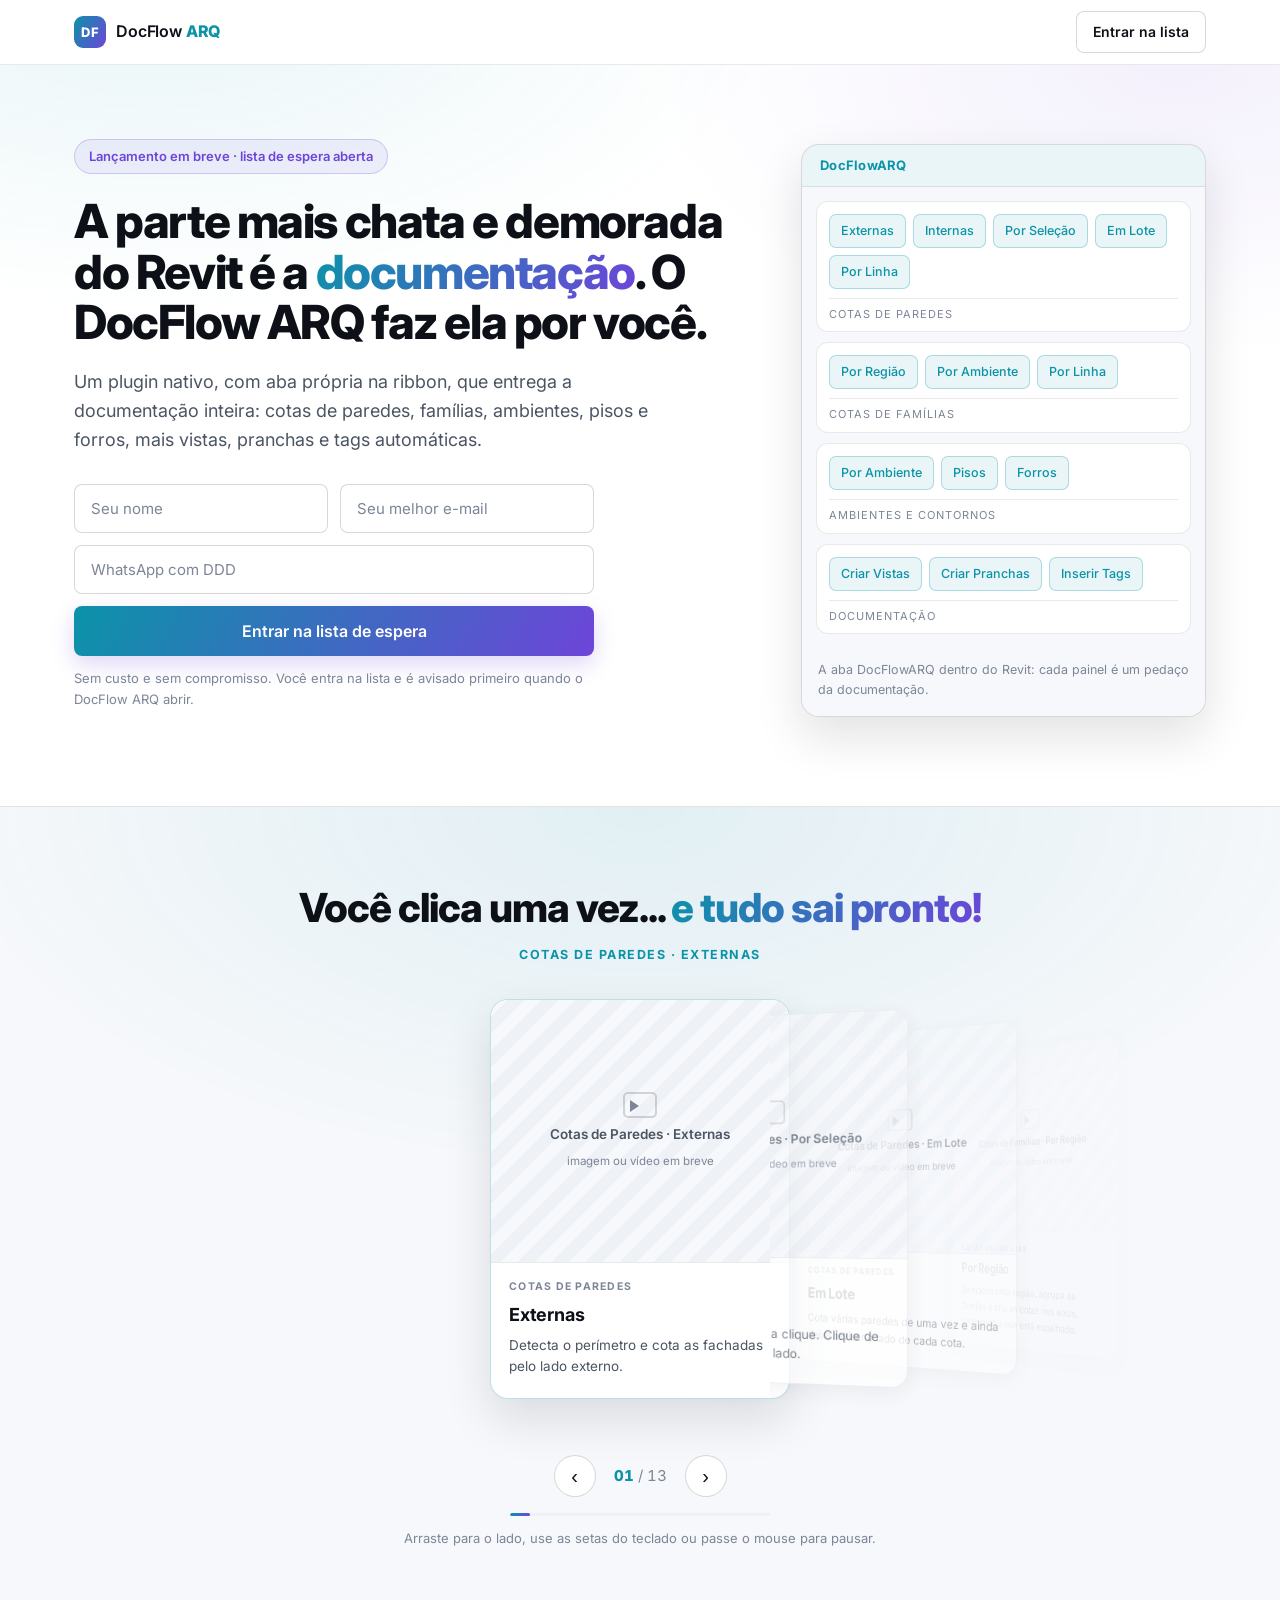
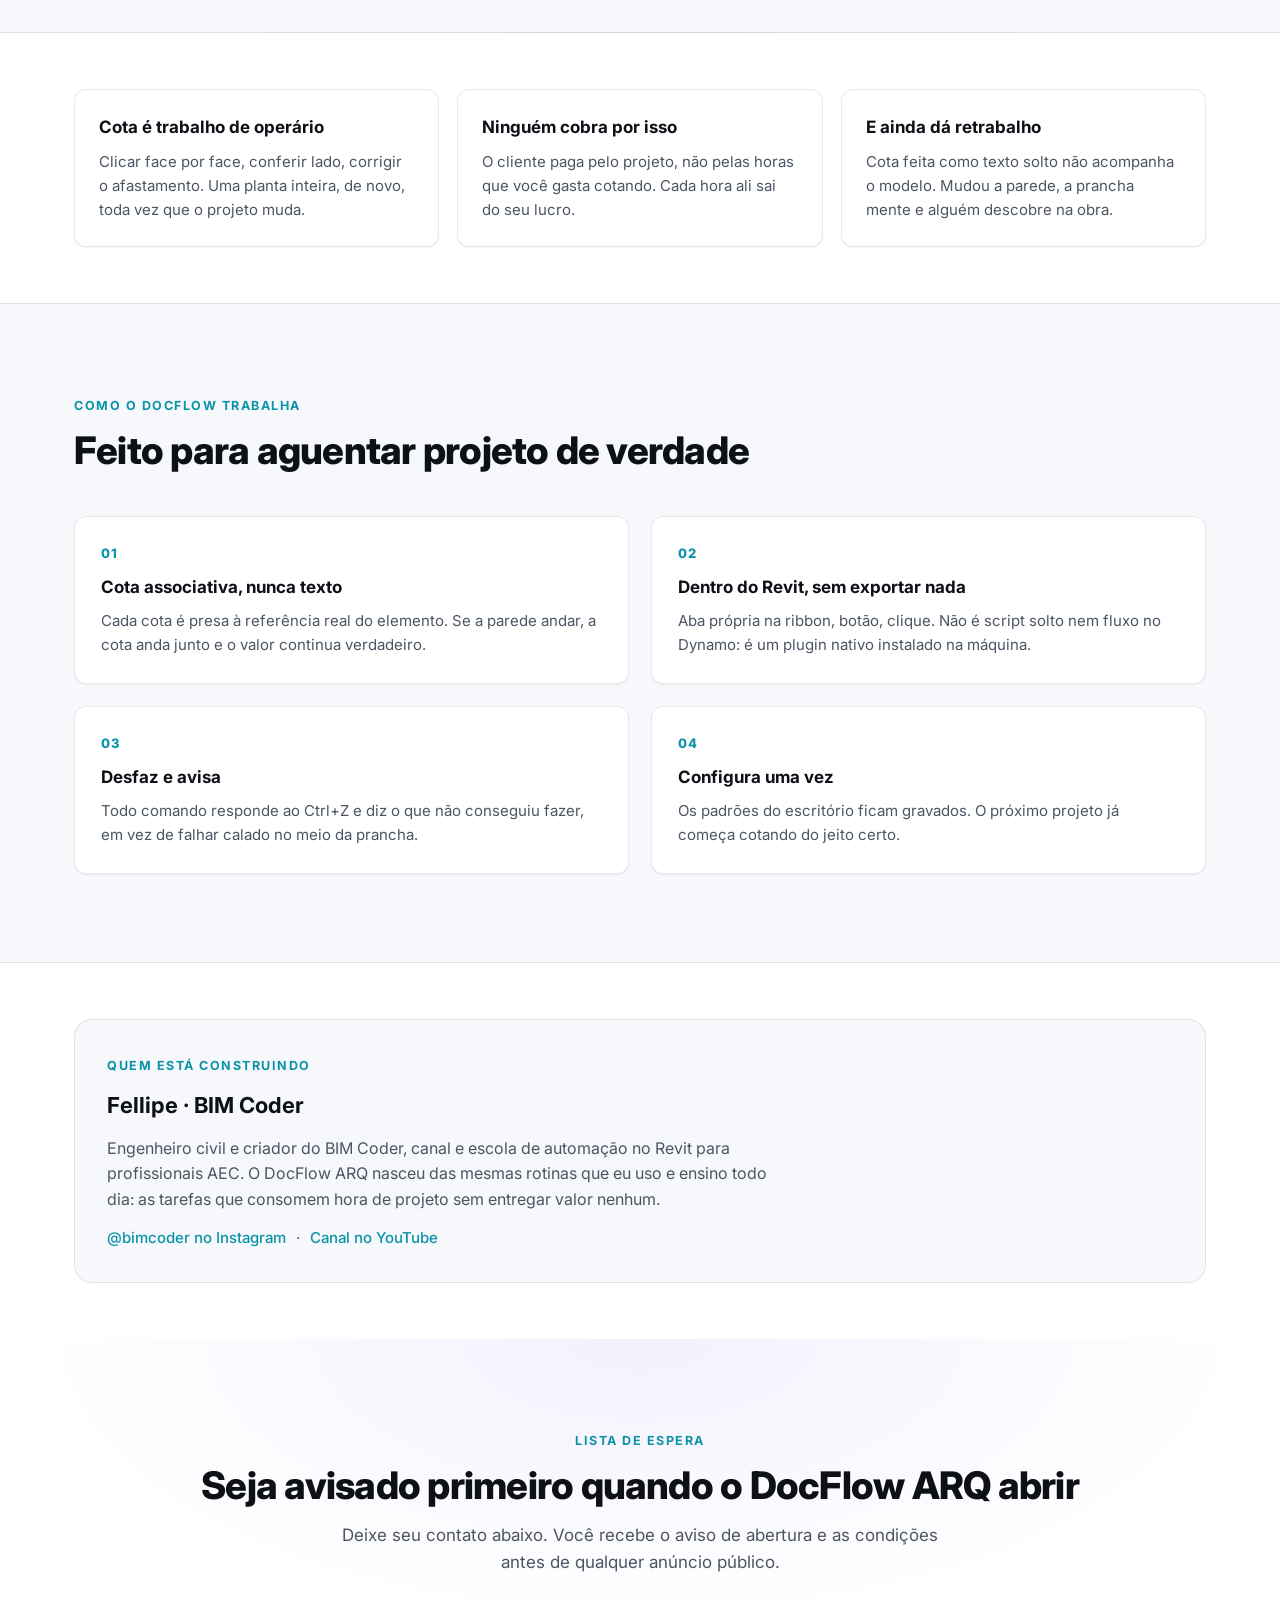
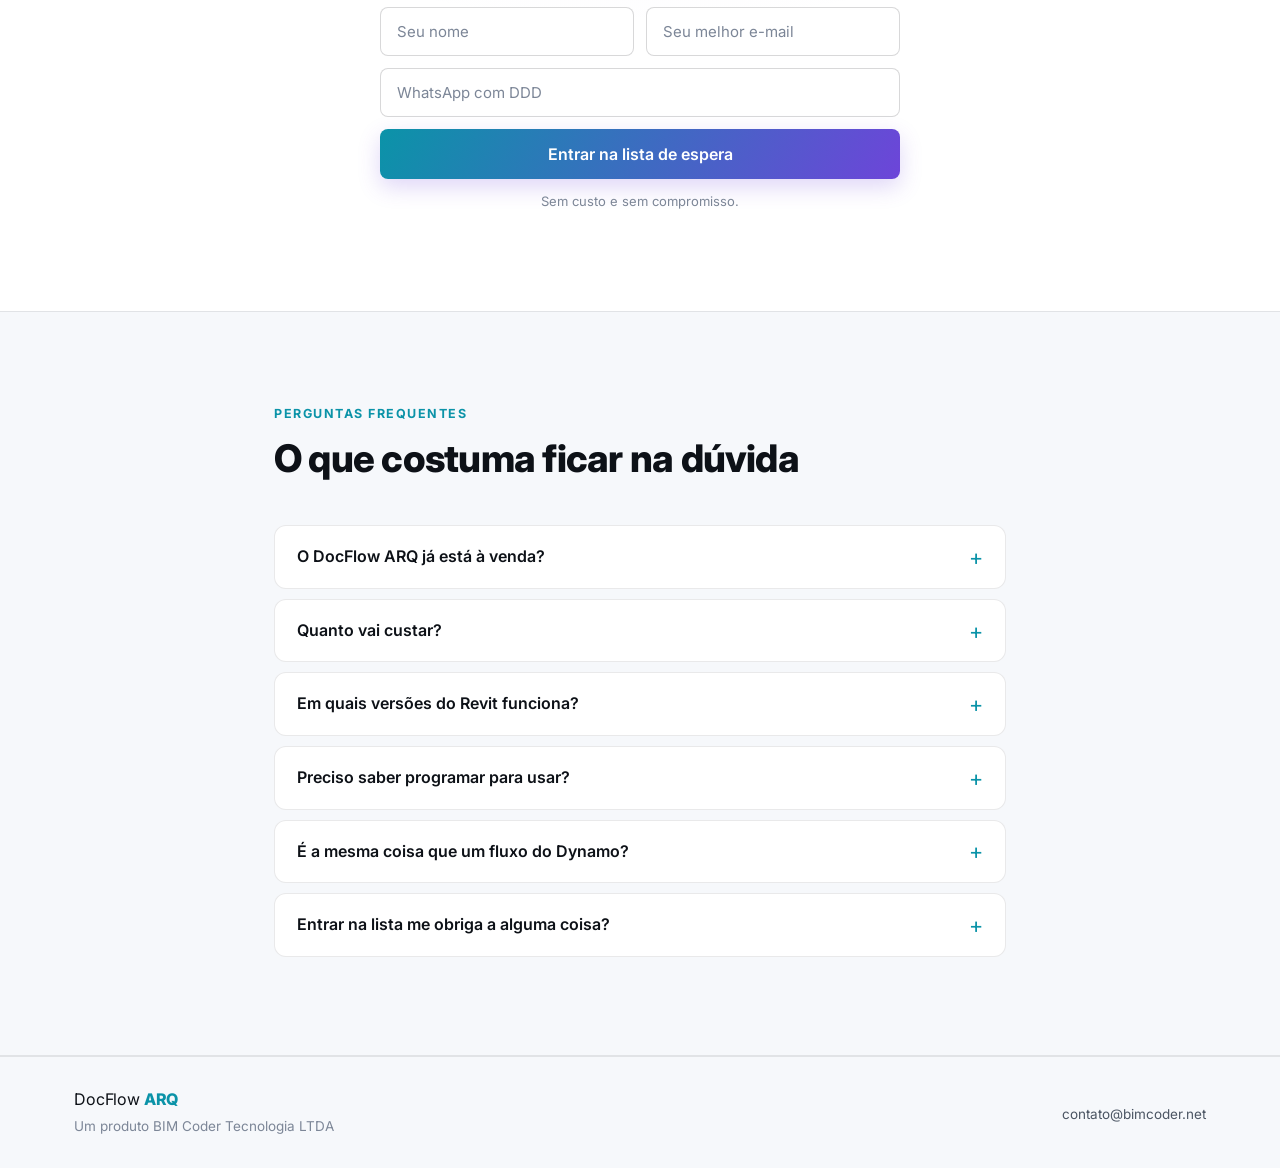
==== commit 20f4cfa3: "feat: enxugar a apresentacao da pagina do DocFlow ARQ Headline da vitrine vira "Voce clica uma vez.." ====
--- a/index.html
+++ b/index.html
@@ -33,7 +33,7 @@
       <div class="container hero-grid">
         <div class="hero-copy reveal">
           <span class="pill">Lançamento em breve · lista de espera aberta</span>
-          <h1>A parte mais chata do Revit é a <span class="grad">documentação</span>. O DocFlow ARQ faz ela por você.</h1>
+          <h1>A parte mais chata e demorada do Revit é a <span class="grad">documentação</span>. O DocFlow ARQ faz ela por você.</h1>
           <p class="lead">
             Um plugin nativo, com aba própria na ribbon, que entrega a documentação
             inteira: cotas de paredes, famílias, ambientes, pisos e forros, mais
@@ -99,7 +99,7 @@
     <section class="showcase" id="vitrine">
       <div class="container">
         <div class="showcase-head reveal">
-          <h2>Você clica uma vez. <span class="grad">A prancha sai pronta.</span></h2>
+          <h2>Você clica uma vez... <span class="grad">e tudo sai pronto!</span></h2>
           <p class="showcase-kicker" id="scKicker">Cotas de Paredes · Externas</p>
         </div>
 
@@ -137,44 +137,6 @@
       </div>
     </section>
 
-    <!-- ══ Demonstração ══ -->
-    <section class="section section-alt" id="demonstracao">
-      <div class="container container-narrow">
-        <div class="section-head section-head-center reveal">
-          <span class="eyebrow">Ver funcionando</span>
-          <h2>Uma planta inteira documentada</h2>
-          <p class="section-sub">Do modelo cru à prancha cotada, sem cortes na gravação.</p>
-        </div>
-        <div class="demo-frame reveal" data-media="media/demonstracao" data-ratio="16-9" data-label="Vídeo de demonstração"></div>
-      </div>
-    </section>
-
-    <!-- ══ Ferramentas ══ -->
-    <section class="section" id="ferramentas">
-      <div class="container">
-        <div class="section-head reveal">
-          <span class="eyebrow">O que o DocFlow ARQ entrega</span>
-          <h2>Da cota à prancha, sem sair do Revit</h2>
-          <p class="section-sub">Você seleciona, o plugin resolve. Todas as cotas nascem associativas, presas à referência real do elemento: mudou o modelo, a cota acompanha.</p>
-        </div>
-
-        <div class="view-switch" role="tablist" aria-label="Modo de visualização">
-          <button class="vs-btn is-active" data-view="grade" role="tab" aria-selected="true" type="button">
-            <span class="vs-ico" aria-hidden="true">▦</span> Grade
-          </button>
-          <button class="vs-btn" data-view="lista" role="tab" aria-selected="false" type="button">
-            <span class="vs-ico" aria-hidden="true">☰</span> Lista
-          </button>
-          <button class="vs-btn" data-view="pilha" role="tab" aria-selected="false" type="button">
-            <span class="vs-ico" aria-hidden="true">▤</span> Pilha
-          </button>
-        </div>
-        <p class="view-hint" id="viewHint">Cinco painéis na ribbon, quinze comandos.</p>
-
-        <div id="toolsView" class="tools-view"></div>
-      </div>
-    </section>
-
     <!-- ══ Como trabalha ══ -->
     <section class="section section-alt" id="como">
       <div class="container">
@@ -203,21 +165,6 @@
             <h4>Configura uma vez</h4>
             <p>Os padrões do escritório ficam gravados. O próximo projeto já começa cotando do jeito certo.</p>
           </div>
-        </div>
-      </div>
-    </section>
-
-    <!-- ══ Galeria ══ -->
-    <section class="section" id="galeria">
-      <div class="container">
-        <div class="section-head reveal">
-          <span class="eyebrow">Por dentro</span>
-          <h2>O plugin rodando</h2>
-        </div>
-        <div class="gallery">
-          <div class="demo-frame reveal" data-media="media/galeria-1" data-ratio="4-3" data-label="Ribbon do DocFlow ARQ"></div>
-          <div class="demo-frame reveal" data-media="media/galeria-2" data-ratio="4-3" data-label="Janela de configurações"></div>
-          <div class="demo-frame reveal" data-media="media/galeria-3" data-ratio="4-3" data-label="Prancha finalizada"></div>
         </div>
       </div>
     </section>
--- a/styles.css
+++ b/styles.css
@@ -145,8 +145,8 @@
 .hero-grid {
   position: relative;
   display: grid;
-  grid-template-columns: 1.05fr .95fr;
-  gap: 56px;
+  grid-template-columns: 1.25fr .75fr;
+  gap: 52px;
   align-items: center;
 }
 .pill {
@@ -161,7 +161,9 @@
   margin-bottom: 22px;
 }
 .hero h1 {
-  font-size: clamp(34px, 4.4vw, 54px);
+  /* A headline é longa: o teto menor evita a coluna virar um paredão
+     de 5 linhas curtas ao lado do mock da ribbon. */
+  font-size: clamp(32px, 3.8vw, 47px);
   line-height: 1.08;
   letter-spacing: -.03em;
   font-weight: 800;
@@ -308,27 +310,6 @@
 }
 .media-label { font-size: 13.5px; font-weight: 600; color: var(--text-secondary); }
 .media-sub { font-size: 11.5px; color: var(--text-muted); }
-
-.demo-frame {
-  position: relative;
-  overflow: hidden;
-  border-radius: var(--radius-lg);
-  border: 1px solid var(--border);
-  background: var(--surface);
-  box-shadow: var(--shadow-md);
-}
-.demo-frame.ratio-16-9 { aspect-ratio: 16 / 9; }
-.demo-frame.ratio-4-3  { aspect-ratio: 4 / 3; }
-.demo-frame img, .demo-frame video {
-  width: 100%; height: 100%;
-  object-fit: cover;
-  display: block;
-}
-.gallery {
-  display: grid;
-  grid-template-columns: repeat(auto-fit, minmax(280px, 1fr));
-  gap: 18px;
-}
 
 /* ── Vitrine em coverflow ───────────────────────────────── */
 .showcase {
@@ -403,6 +384,32 @@
 .sc-body h3 { font-size: 18px; letter-spacing: -.01em; margin-bottom: 5px; }
 .sc-body p { font-size: 13.5px; color: var(--text-secondary); }
 
+/* Card que fecha a vitrine: sem mídia, desenhado só com CSS. */
+.sc-card-teaser { border: none; background: var(--gradient-cta); color: #FFFFFF; }
+.sc-card-teaser.is-active { border: none; }
+.sc-teaser {
+  display: grid;
+  align-content: center;
+  justify-items: center;
+  gap: 10px;
+  height: 100%;
+  padding: 28px;
+  text-align: center;
+}
+.sc-teaser-mark {
+  display: grid;
+  place-items: center;
+  width: 54px; height: 54px;
+  border-radius: 50%;
+  border: 2px solid rgba(255, 255, 255, .45);
+  font-size: 30px;
+  font-weight: 300;
+  line-height: 1;
+  margin-bottom: 4px;
+}
+.sc-teaser h3 { font-size: 26px; letter-spacing: -.02em; font-weight: 800; }
+.sc-teaser p { font-size: 14.5px; color: rgba(255, 255, 255, .88); max-width: 22ch; }
+
 .showcase-controls {
   display: flex;
   align-items: center;
@@ -442,116 +449,6 @@
   transition: width .5s cubic-bezier(.2,.7,.3,1);
 }
 .showcase-hint { margin-top: 12px; text-align: center; font-size: 13px; color: var(--text-muted); }
-
-/* ── Seletor de visualização ────────────────────────────── */
-.view-switch {
-  display: inline-flex;
-  gap: 4px;
-  padding: 4px;
-  border-radius: 999px;
-  border: 1px solid var(--border);
-  background: var(--surface);
-}
-.vs-btn {
-  display: inline-flex;
-  align-items: center;
-  gap: 7px;
-  border: none;
-  background: transparent;
-  color: var(--text-secondary);
-  font-family: inherit;
-  font-size: 14px;
-  font-weight: 600;
-  padding: 9px 18px;
-  border-radius: 999px;
-  cursor: pointer;
-  transition: background .2s ease, color .2s ease;
-}
-.vs-btn:hover { color: var(--text); }
-.vs-btn.is-active { background: var(--text); color: var(--bg); }
-.vs-ico { font-size: 13px; }
-.view-hint { margin: 12px 0 26px; font-size: 14px; color: var(--text-muted); }
-
-/* ── Lista compacta ─────────────────────────────────────── */
-.tool-list { list-style: none; display: grid; gap: 1px; background: var(--border); border: 1px solid var(--border); border-radius: var(--radius-md); overflow: hidden; }
-.tool-list li {
-  display: grid;
-  grid-template-columns: 190px 1fr;
-  gap: 18px;
-  padding: 14px 18px;
-  background: var(--surface-card);
-}
-.tool-list strong { font-size: 15px; }
-.tool-list span { font-size: 14.5px; color: var(--text-secondary); }
-
-/* ── Pilha ──────────────────────────────────────────────── */
-.stack {
-  position: relative;
-  max-width: 620px;
-  margin: 0 auto;
-  min-height: 380px;
-  touch-action: pan-y;
-}
-.stack-card {
-  position: absolute;
-  inset: 0 0 auto;
-  padding: 26px 28px;
-  border-radius: var(--radius-lg);
-  border: 1px solid var(--border);
-  background: var(--surface-card);
-  box-shadow: var(--shadow-md);
-  transition: transform .45s cubic-bezier(.2,.7,.3,1), opacity .45s ease;
-  will-change: transform;
-}
-.stack-card.is-active { box-shadow: var(--shadow-lg); border-color: var(--cyan-border); }
-.stack-top {
-  display: flex;
-  align-items: center;
-  justify-content: space-between;
-  gap: 14px;
-  margin-bottom: 14px;
-}
-.stack-index { font-size: 13px; font-weight: 700; color: var(--text-muted); font-variant-numeric: tabular-nums; }
-.stack-count {
-  font-size: 12px;
-  font-weight: 700;
-  color: var(--cyan);
-  border: 1px solid var(--cyan-border);
-  background: var(--cyan-soft);
-  border-radius: 999px;
-  padding: 4px 12px;
-}
-.stack-card h3 { font-size: 22px; letter-spacing: -.02em; margin-bottom: 6px; }
-.stack-resumo { color: var(--text-secondary); font-size: 15px; margin-bottom: 16px; }
-.stack-list { list-style: none; display: grid; gap: 9px; }
-.stack-list li {
-  font-size: 14.5px;
-  color: var(--text-secondary);
-  padding-left: 16px;
-  position: relative;
-}
-.stack-list li::before {
-  content: '';
-  position: absolute;
-  left: 0; top: 9px;
-  width: 6px; height: 6px;
-  border-radius: 50%;
-  background: var(--cyan);
-}
-.stack-list strong { color: var(--text); font-weight: 600; }
-
-.stack-dots { display: flex; justify-content: center; gap: 7px; margin-top: 14px; }
-.stack-dot {
-  width: 8px; height: 8px;
-  padding: 0;
-  border: none;
-  border-radius: 50%;
-  background: var(--border-strong);
-  cursor: pointer;
-  transition: background .2s ease, transform .2s ease;
-}
-.stack-dot.is-active { background: var(--cyan); transform: scale(1.3); }
-
 /* ── Seções ─────────────────────────────────────────────── */
 .section { padding: 88px 0; }
 .section-tight { padding: 56px 0; }
@@ -562,7 +459,6 @@
 }
 
 .section-head { max-width: 720px; margin-bottom: 44px; }
-.section-head-center { text-align: center; margin-inline: auto; }
 .cta-inner .section-head { margin-inline: auto; }
 .eyebrow {
   display: inline-block;
@@ -593,42 +489,6 @@
 }
 .pain-card h3 { font-size: 17px; margin-bottom: 8px; }
 .pain-card p { color: var(--text-secondary); font-size: 15px; }
-
-/* ── Ferramentas ────────────────────────────────────────── */
-.tool-group + .tool-group { margin-top: 40px; }
-.group-title {
-  font-size: 13px;
-  font-weight: 700;
-  text-transform: uppercase;
-  letter-spacing: .1em;
-  color: var(--text-muted);
-  margin-bottom: 16px;
-  padding-bottom: 10px;
-  border-bottom: 1px solid var(--border);
-}
-.tool-grid {
-  display: grid;
-  grid-template-columns: repeat(auto-fit, minmax(258px, 1fr));
-  gap: 16px;
-}
-.tool {
-  position: relative;
-  padding: 22px;
-  border-radius: var(--radius-md);
-  border: 1px solid var(--border);
-  background: var(--surface-card);
-  box-shadow: var(--shadow-sm);
-  transition: border-color .2s ease, transform .2s ease, box-shadow .2s ease;
-}
-.tool:hover {
-  border-color: var(--cyan-border);
-  transform: translateY(-2px);
-  box-shadow: var(--shadow-md);
-}
-.tool h4 { font-size: 16.5px; margin-bottom: 7px; }
-.tool p { color: var(--text-secondary); font-size: 14.5px; }
-.tool-wide { grid-column: 1 / -1; }
-
 /* ── Como trabalha ──────────────────────────────────────── */
 .how-grid { display: grid; grid-template-columns: repeat(2, 1fr); gap: 22px; }
 .how {
@@ -738,10 +598,7 @@
 
   .showcase-stage { height: 380px; }
   .sc-card { width: 240px; height: 350px; }
-  .tool-list li { grid-template-columns: 1fr; gap: 4px; }
-  .stack-card { padding: 22px; }
-  .view-switch { width: 100%; }
-  .vs-btn { flex: 1; justify-content: center; padding: 9px 10px; }
+  .sc-teaser h3 { font-size: 22px; }
 }
 
 @media (prefers-reduced-motion: reduce) {
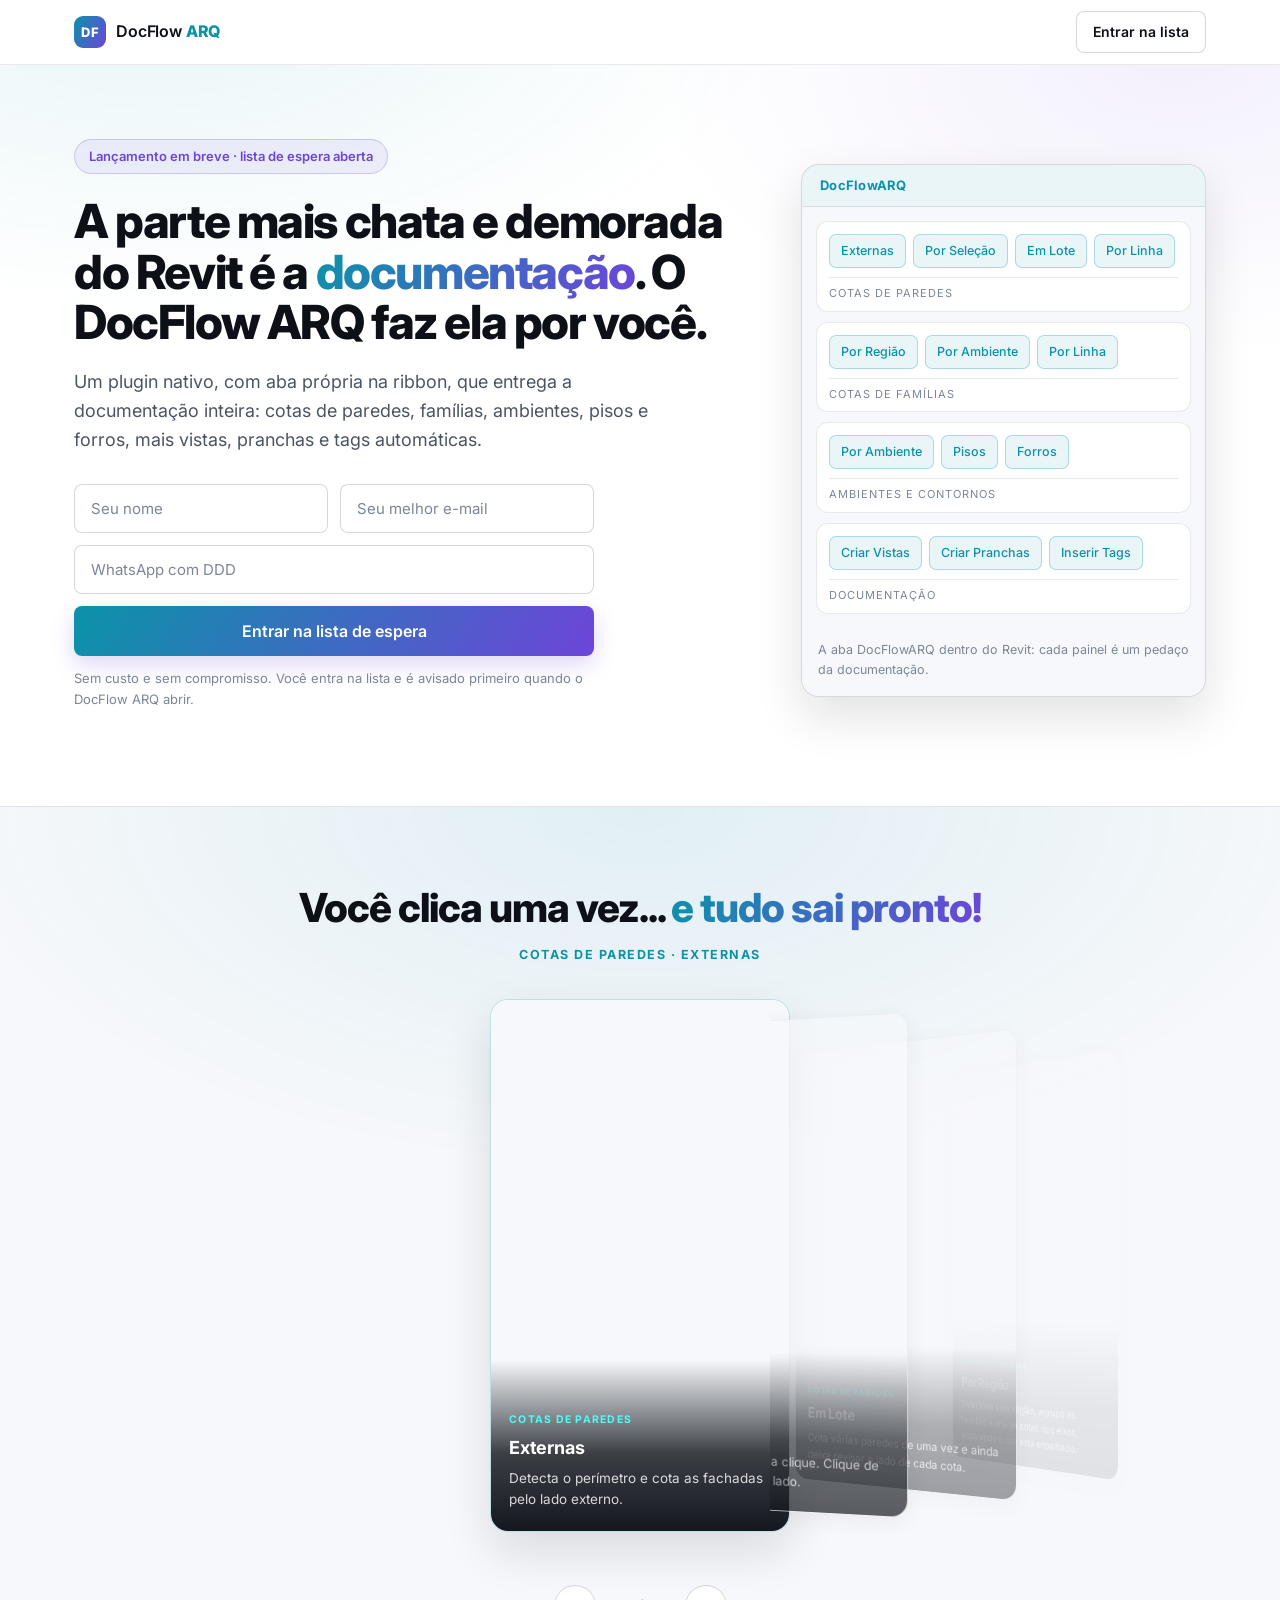
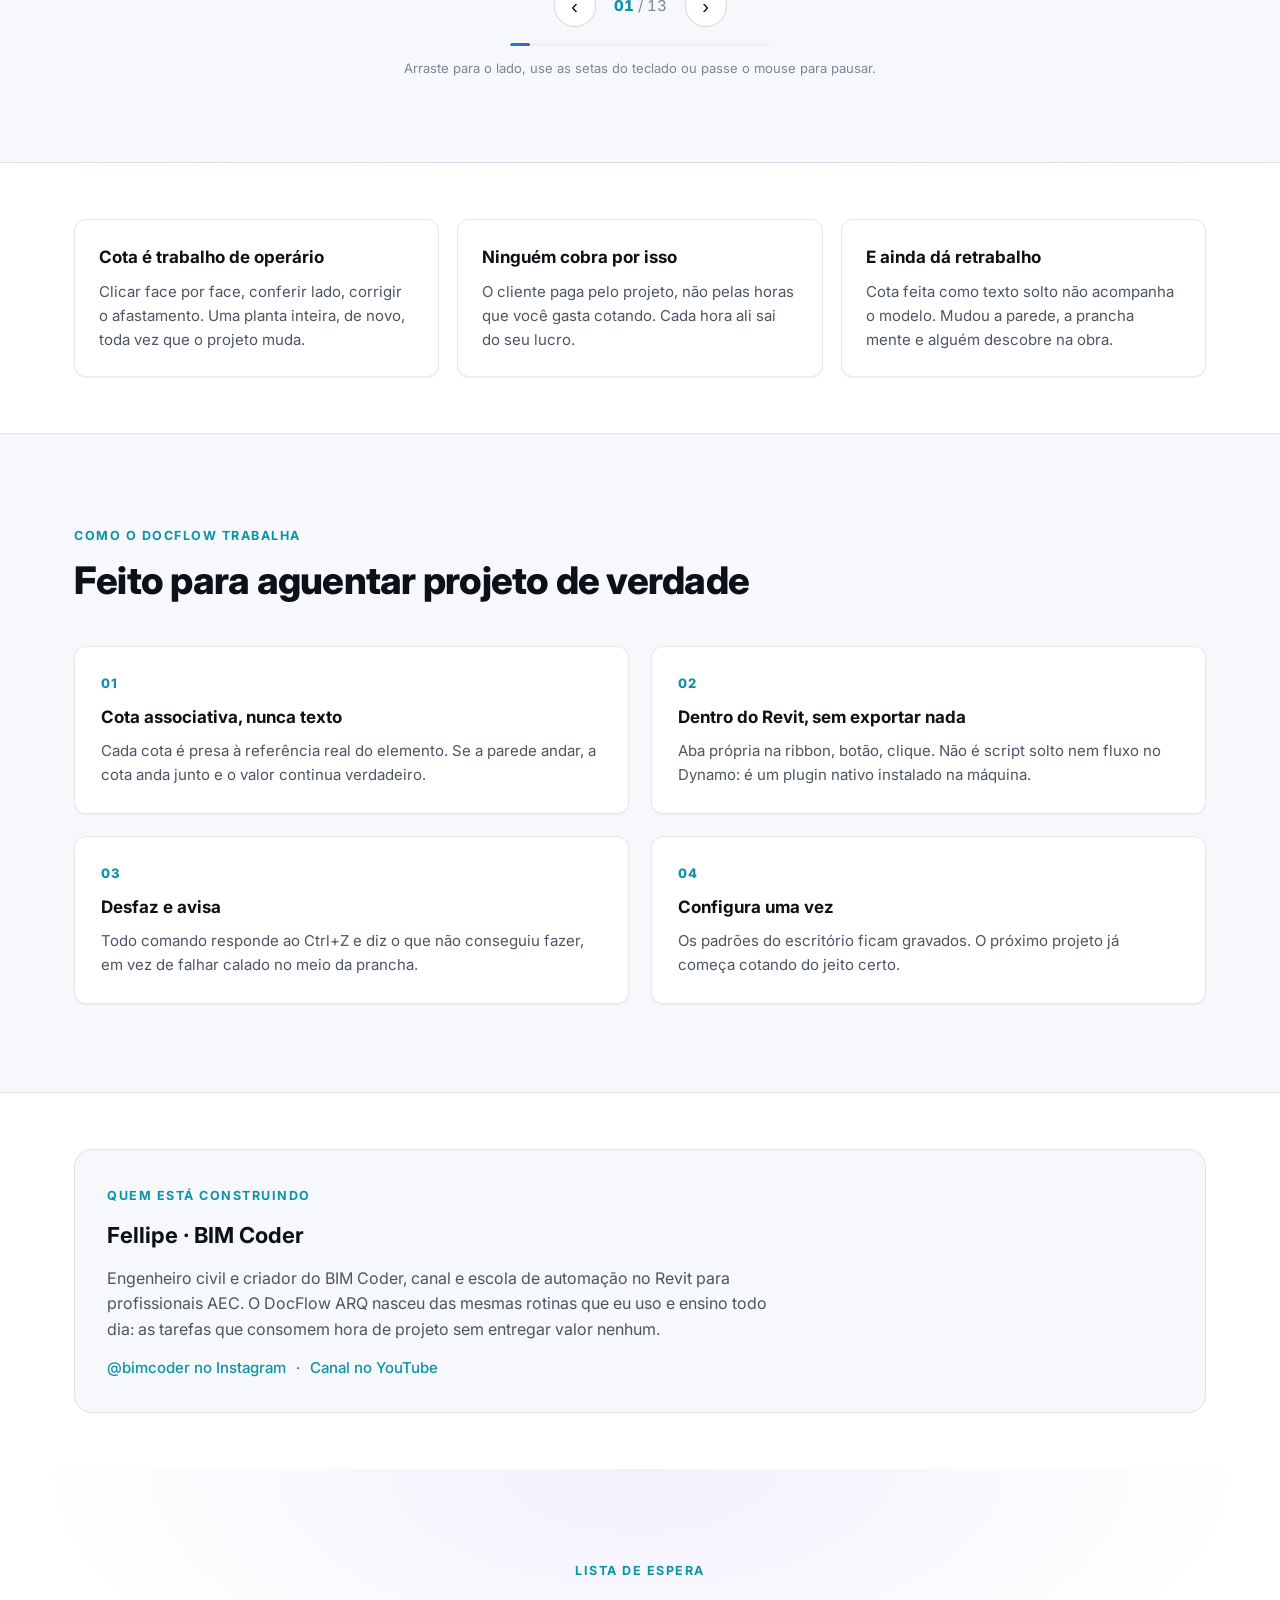
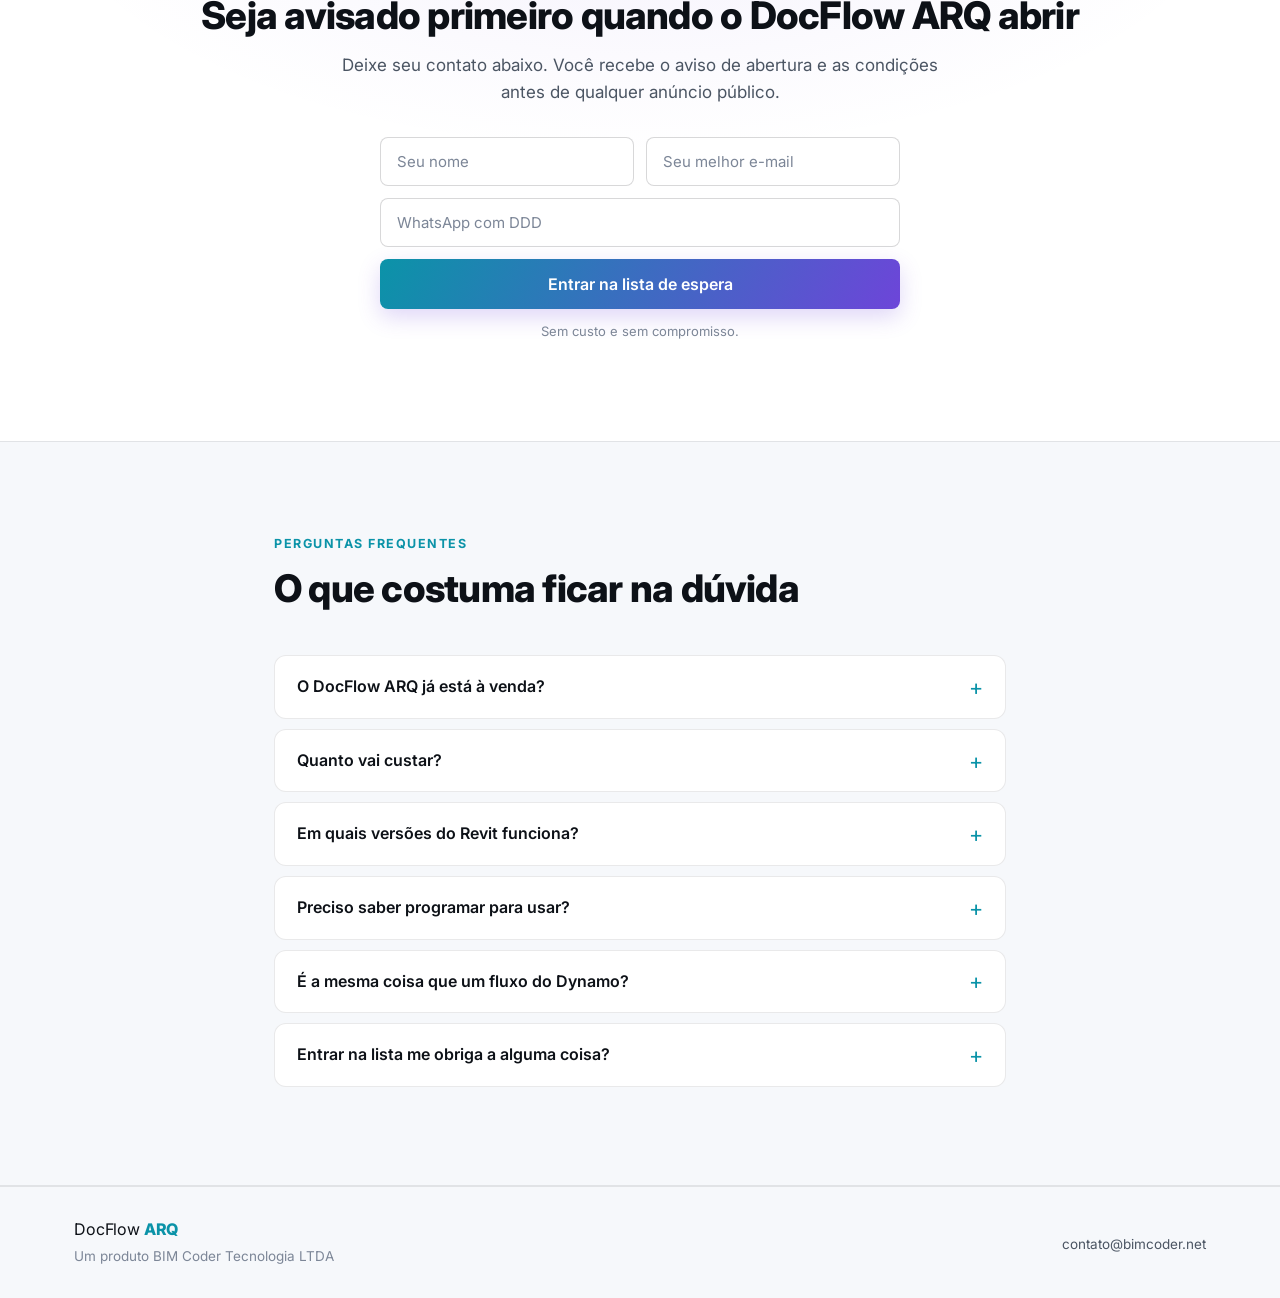
==== commit 56fcb018: "fix: card da vitrine em 9:16 exato e Internas fora do espelho da ribbon" ====
--- a/index.html
+++ b/index.html
@@ -61,7 +61,7 @@
           <div class="ribbon-body">
             <div class="ribbon-panel">
               <div class="ribbon-items">
-                <span class="rb">Externas</span><span class="rb">Internas</span>
+                <span class="rb">Externas</span>
                 <span class="rb">Por Seleção</span><span class="rb">Em Lote</span>
                 <span class="rb">Por Linha</span>
               </div>
--- a/styles.css
+++ b/styles.css
@@ -339,7 +339,7 @@
 
 .showcase-stage {
   position: relative;
-  height: 430px;
+  height: 560px;
   perspective: 1500px;
   outline: none;
   touch-action: pan-y;
@@ -351,27 +351,45 @@
   height: 100%;
   transform-style: preserve-3d;
 }
+/* Exatamente 9:16, a proporção dos vídeos: com `cover`, qualquer desvio
+   daqui corta a tela do Revit gravada. 300 / 0.5625 = 533,33. */
 .sc-card {
   position: absolute;
   left: 50%;
   top: 0;
   width: 300px;
-  height: 400px;
+  height: 533px;
   border-radius: var(--radius-lg);
   border: 1px solid var(--border);
   background: var(--bg);
   box-shadow: var(--shadow-md);
   overflow: hidden;
-  display: flex;
-  flex-direction: column;
   transition: transform .5s cubic-bezier(.2,.7,.3,1), opacity .5s ease, box-shadow .3s ease;
   will-change: transform;
   user-select: none;
 }
 .sc-card.is-active { box-shadow: var(--shadow-lg); border-color: var(--cyan-border); }
-.sc-media { flex: 1 1 auto; min-height: 0; background: var(--surface); }
+.sc-media { position: absolute; inset: 0; background: var(--surface); }
 .sc-media img, .sc-media video { width: 100%; height: 100%; object-fit: cover; display: block; }
-.sc-body { padding: 16px 18px 20px; border-top: 1px solid var(--border); }
+
+/* Sem mídia o card é claro e o texto ocupa o rodapé branco. */
+.sc-body {
+  position: absolute;
+  left: 0; right: 0; bottom: 0;
+  padding: 16px 18px 20px;
+  background: var(--bg);
+  border-top: 1px solid var(--border);
+}
+/* Com mídia o texto vira legenda por cima do vídeo. */
+.sc-card.has-media .sc-body {
+  padding-top: 52px;
+  background: linear-gradient(to top,
+    rgba(6, 10, 16, .94) 0%, rgba(6, 10, 16, .78) 45%, rgba(6, 10, 16, 0) 100%);
+  border-top: none;
+}
+.sc-card.has-media .sc-body h3 { color: #FFFFFF; }
+.sc-card.has-media .sc-body p { color: rgba(255, 255, 255, .82); }
+.sc-card.has-media .sc-painel { color: var(--cyan-bright); }
 .sc-painel {
   display: block;
   font-size: 10.5px;
@@ -596,8 +614,8 @@
   .author { padding: 24px; }
   .footer-inner { flex-direction: column; align-items: flex-start; }
 
-  .showcase-stage { height: 380px; }
-  .sc-card { width: 240px; height: 350px; }
+  .showcase-stage { height: 470px; }
+  .sc-card { width: 248px; height: 441px; }
   .sc-teaser h3 { font-size: 22px; }
 }
 
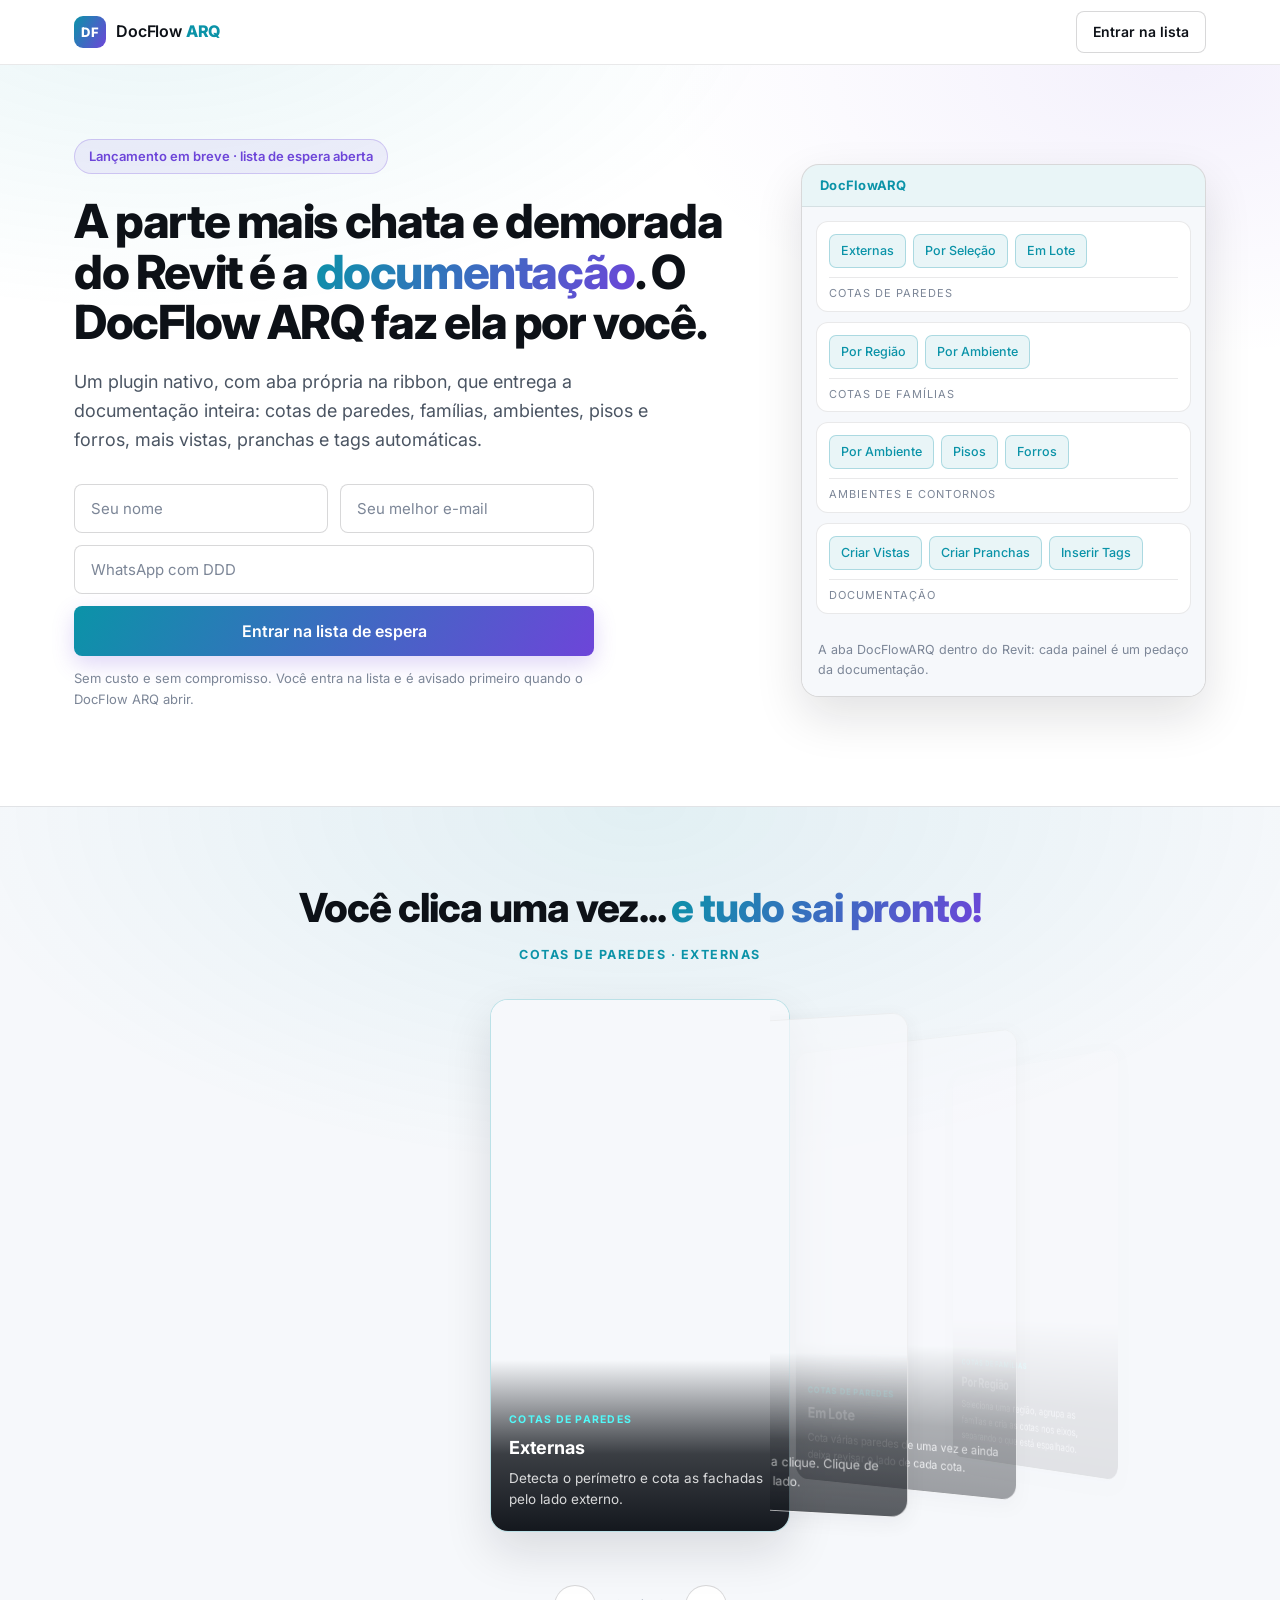
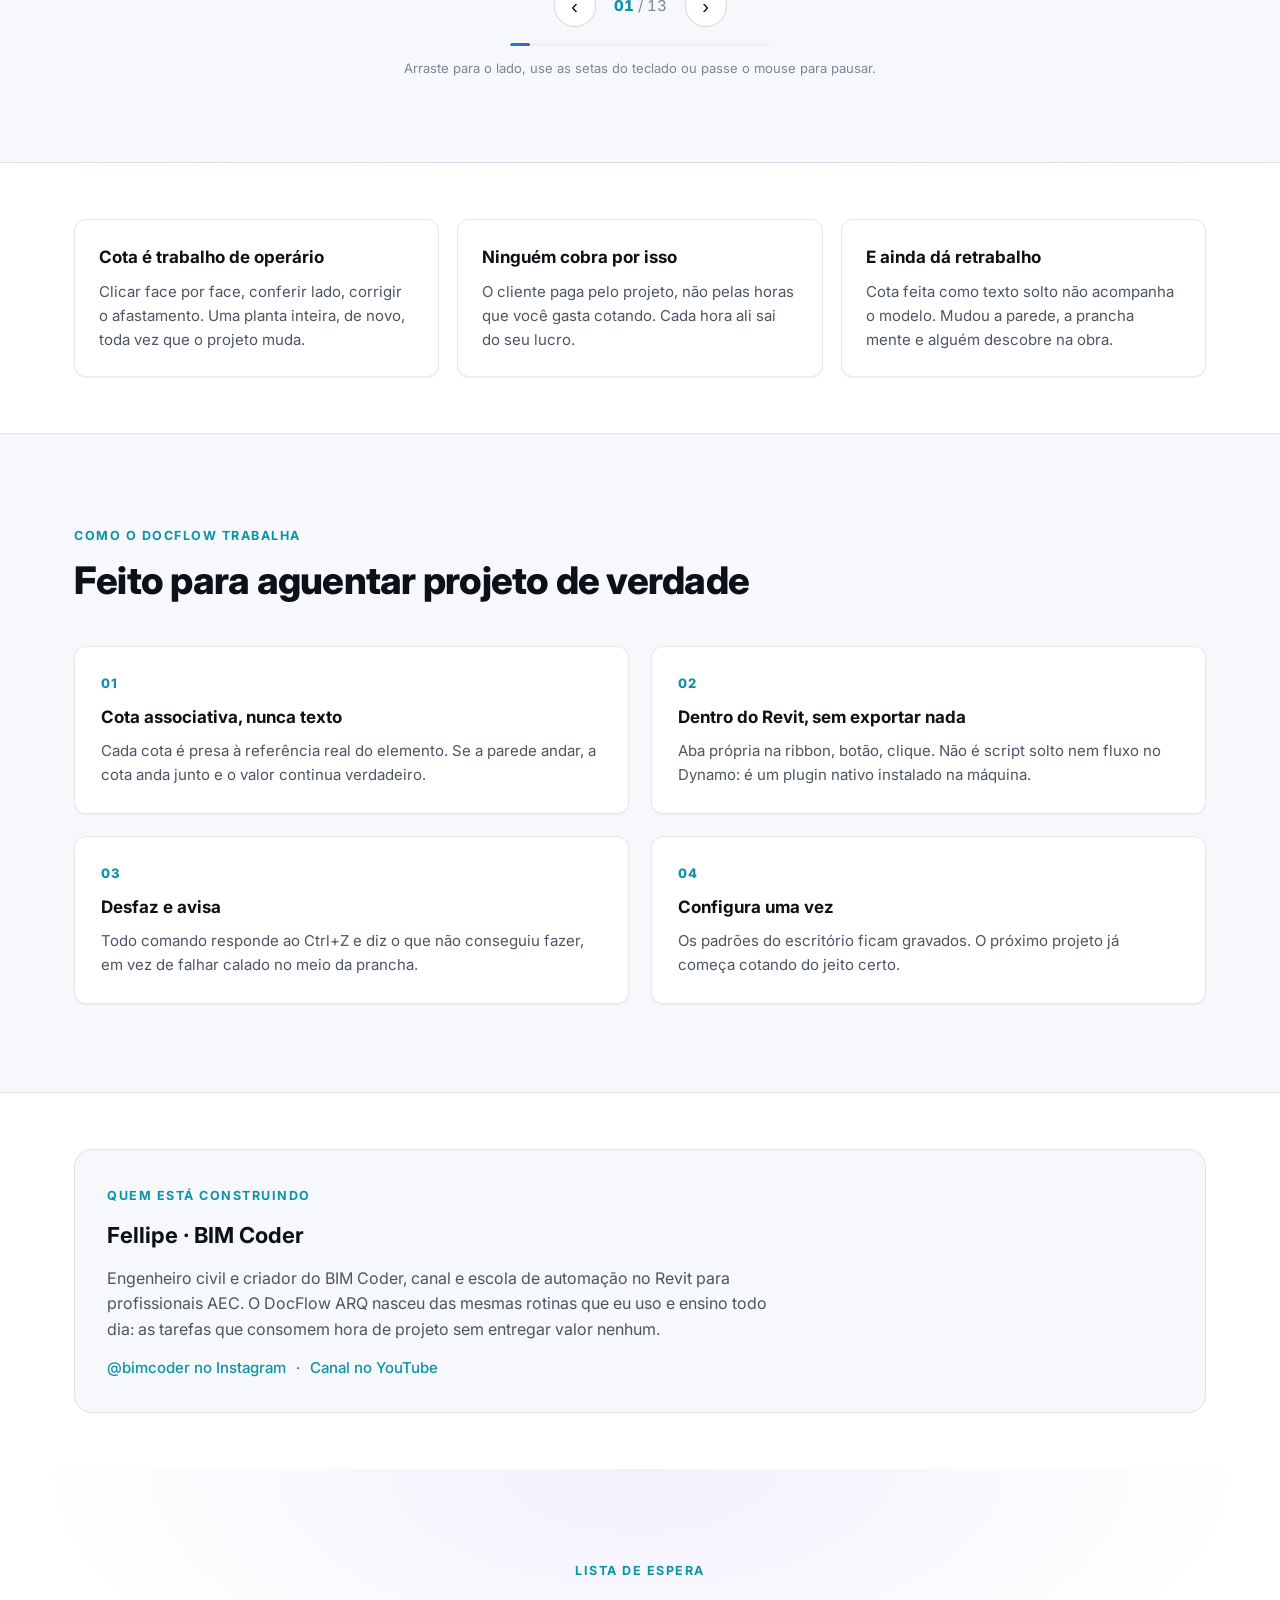
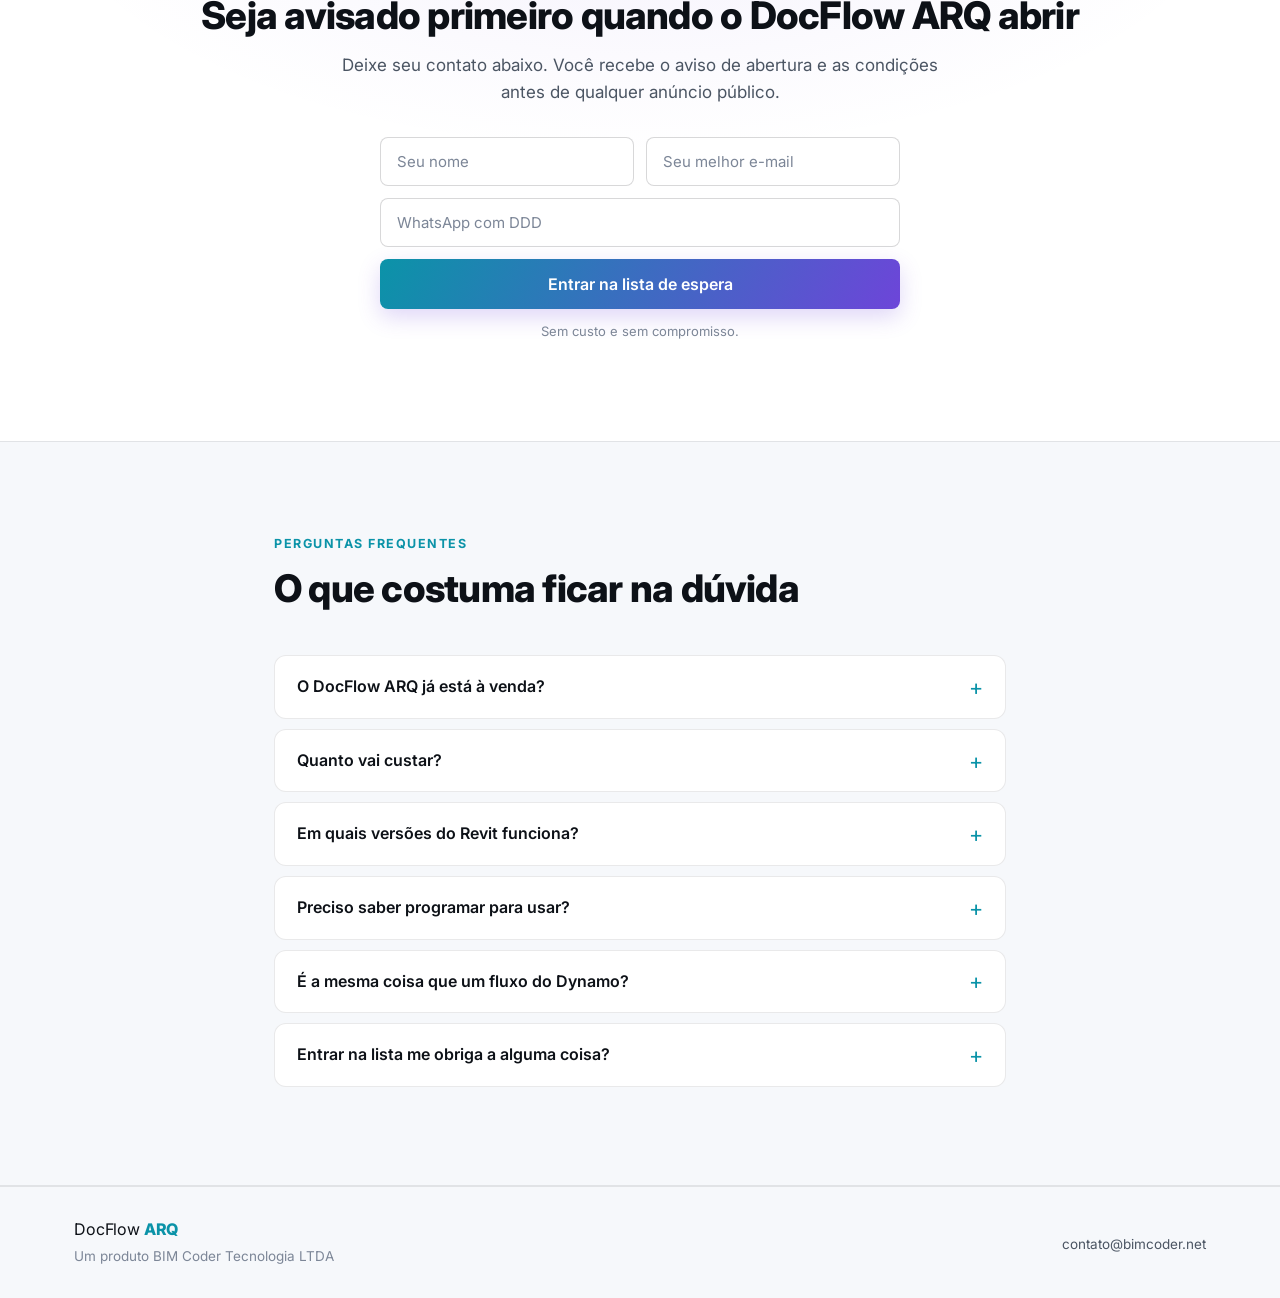
==== commit d10fb6b9: "fix: espelho da ribbon so com os comandos apresentados na vitrine" ====
--- a/index.html
+++ b/index.html
@@ -11,7 +11,9 @@
   <link rel="preconnect" href="https://fonts.googleapis.com">
   <link rel="preconnect" href="https://fonts.gstatic.com" crossorigin>
   <link href="https://fonts.googleapis.com/css2?family=Inter:wght@400;500;600;700;800&display=swap" rel="stylesheet">
-  <link rel="stylesheet" href="styles.css">
+  <!-- O ?v= muda junto com o arquivo. Sem isso o navegador reusa a versão
+       antiga do JS/CSS sem nem revalidar, e a página parece não ter mudado. -->
+  <link rel="stylesheet" href="styles.css?v=4">
 </head>
 <body>
 
@@ -63,14 +65,12 @@
               <div class="ribbon-items">
                 <span class="rb">Externas</span>
                 <span class="rb">Por Seleção</span><span class="rb">Em Lote</span>
-                <span class="rb">Por Linha</span>
               </div>
               <div class="ribbon-label">Cotas de Paredes</div>
             </div>
             <div class="ribbon-panel">
               <div class="ribbon-items">
                 <span class="rb">Por Região</span><span class="rb">Por Ambiente</span>
-                <span class="rb">Por Linha</span>
               </div>
               <div class="ribbon-label">Cotas de Famílias</div>
             </div>
@@ -270,7 +270,7 @@
     </div>
   </footer>
 
-  <script src="comandos.js"></script>
-  <script src="script.js"></script>
+  <script src="comandos.js?v=4"></script>
+  <script src="script.js?v=4"></script>
 </body>
 </html>
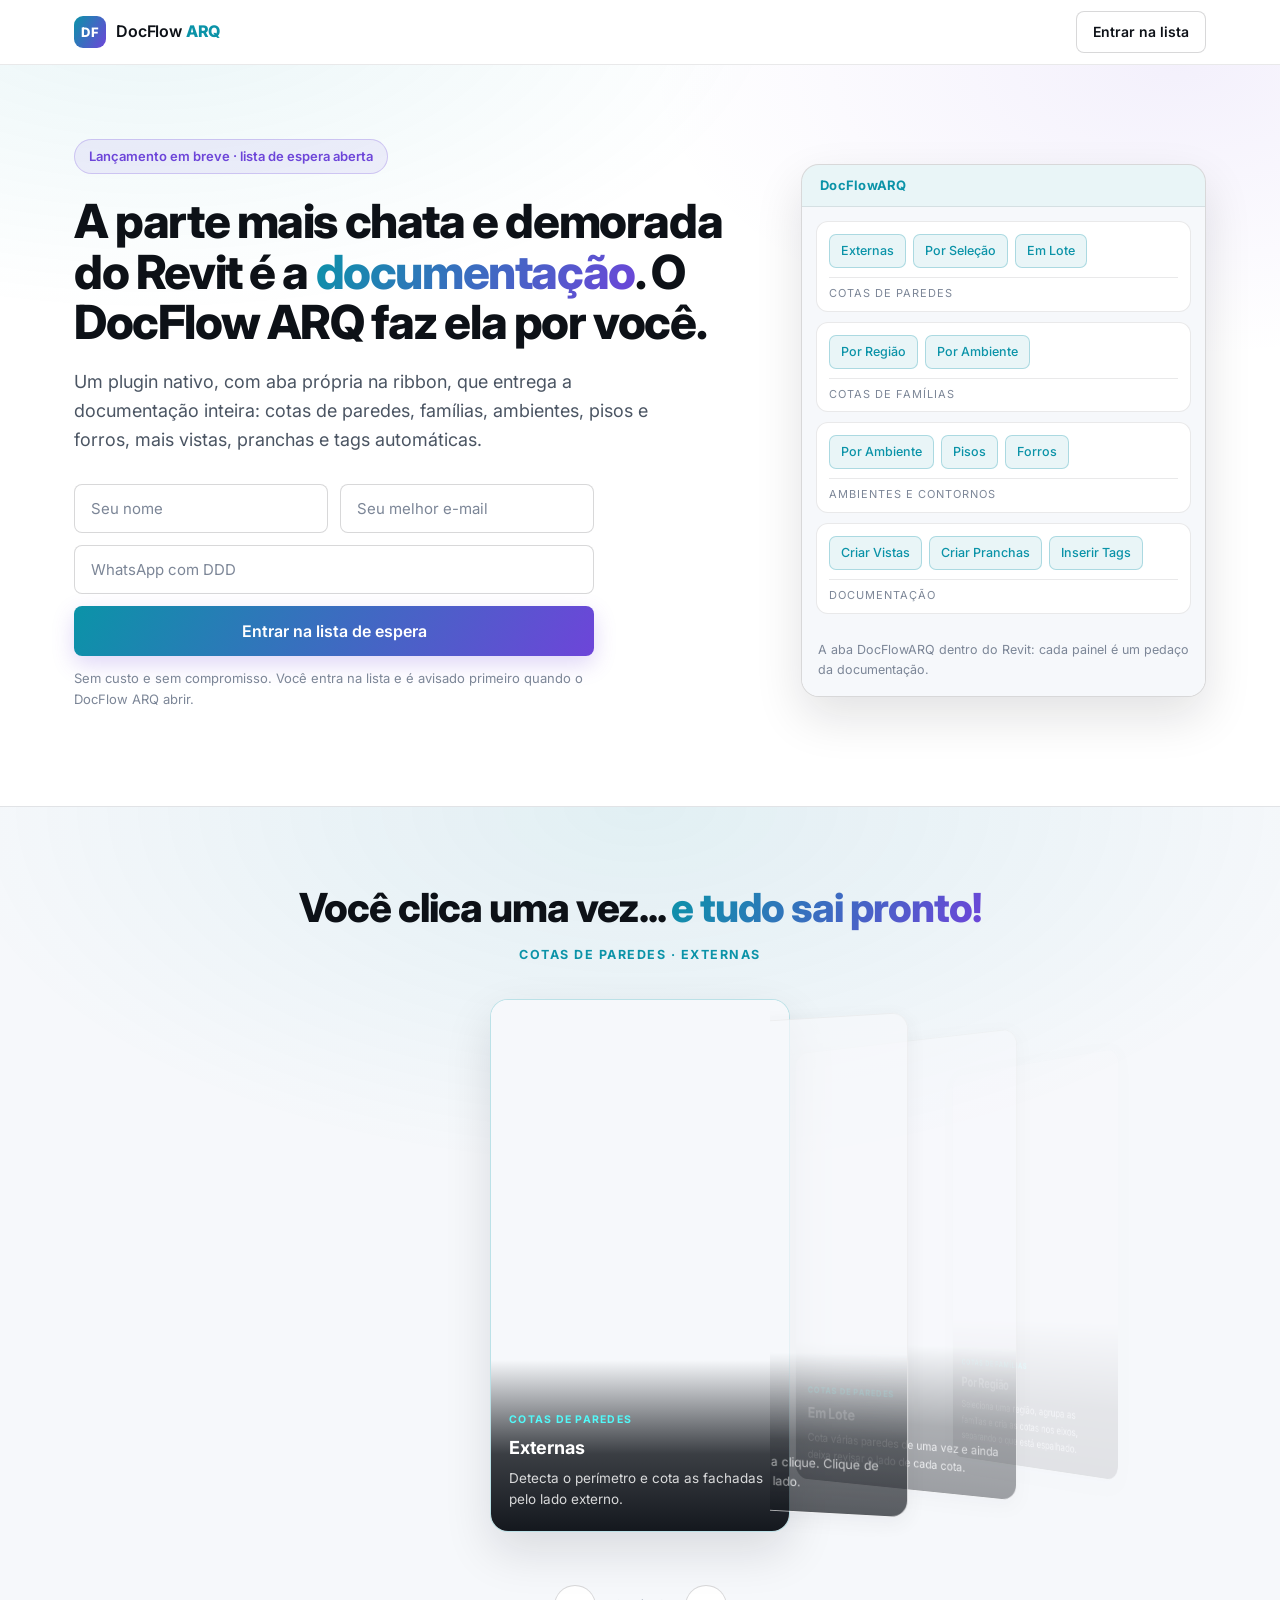
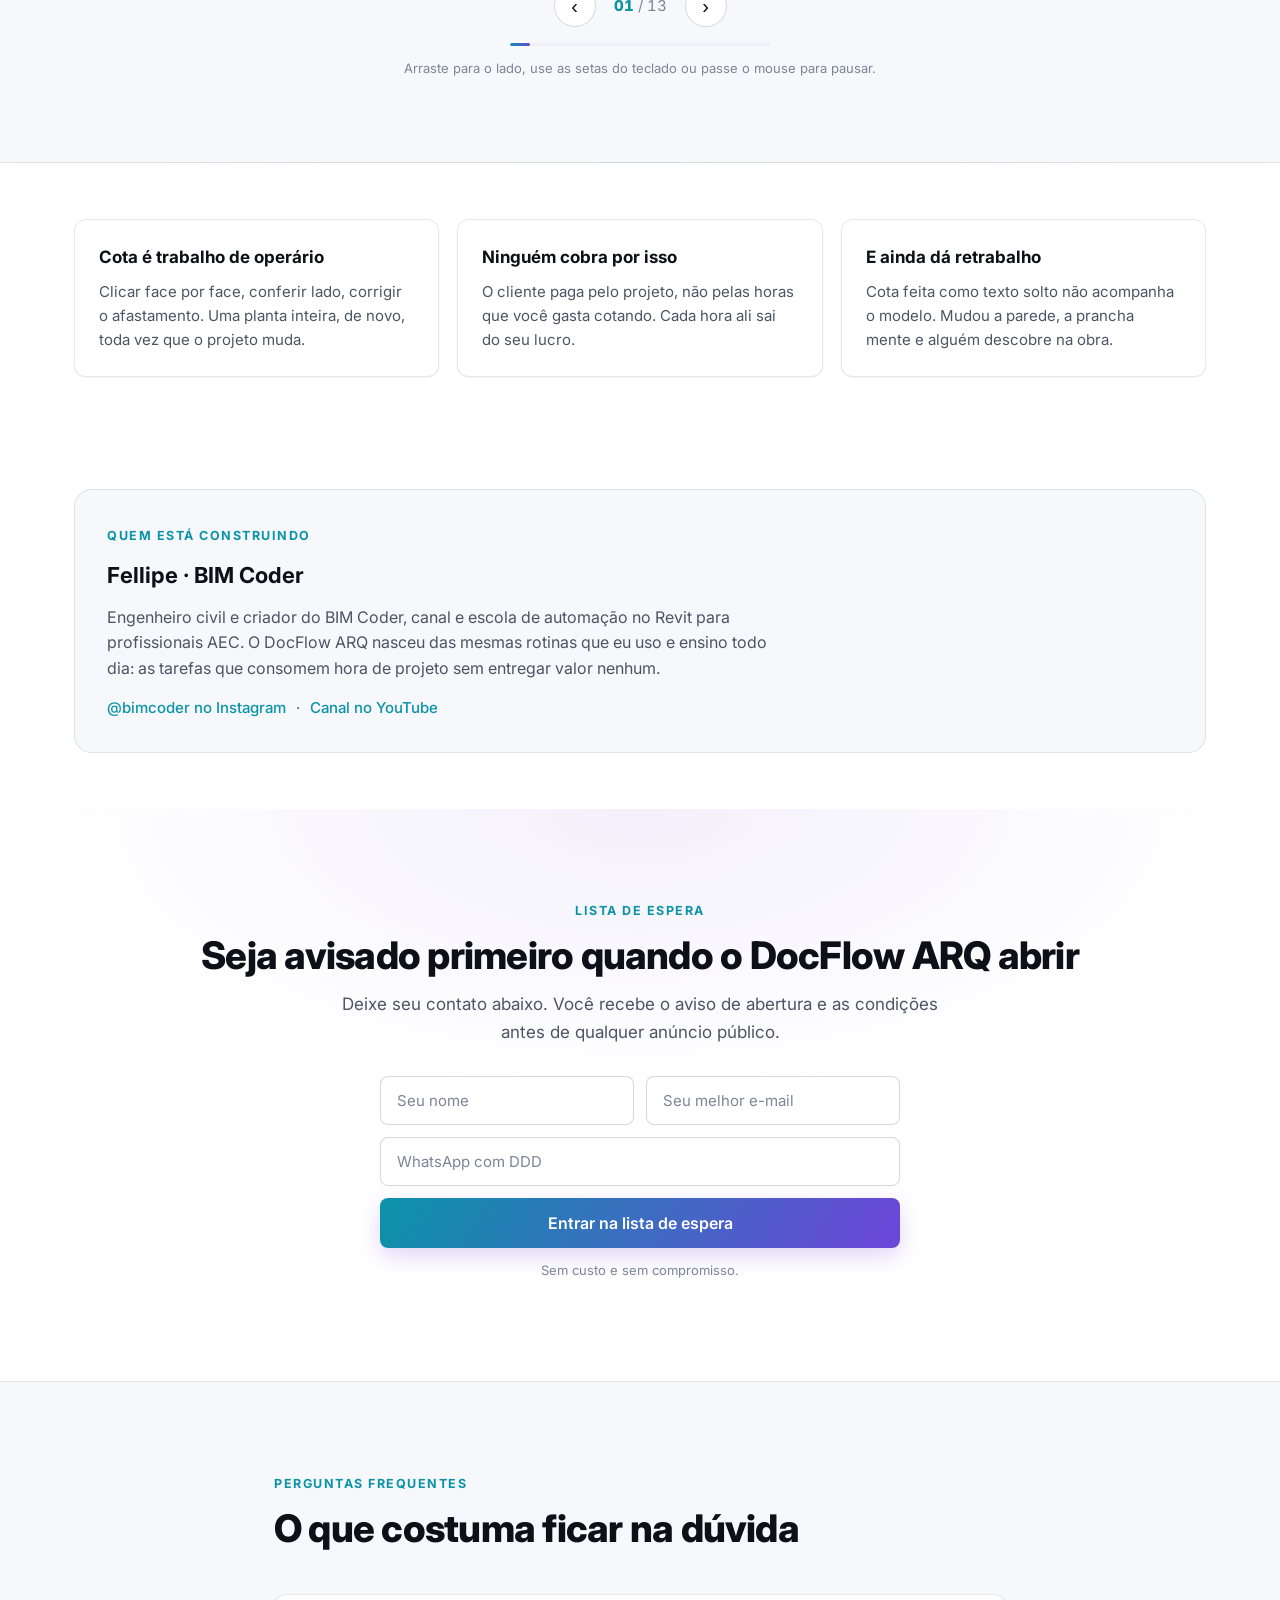
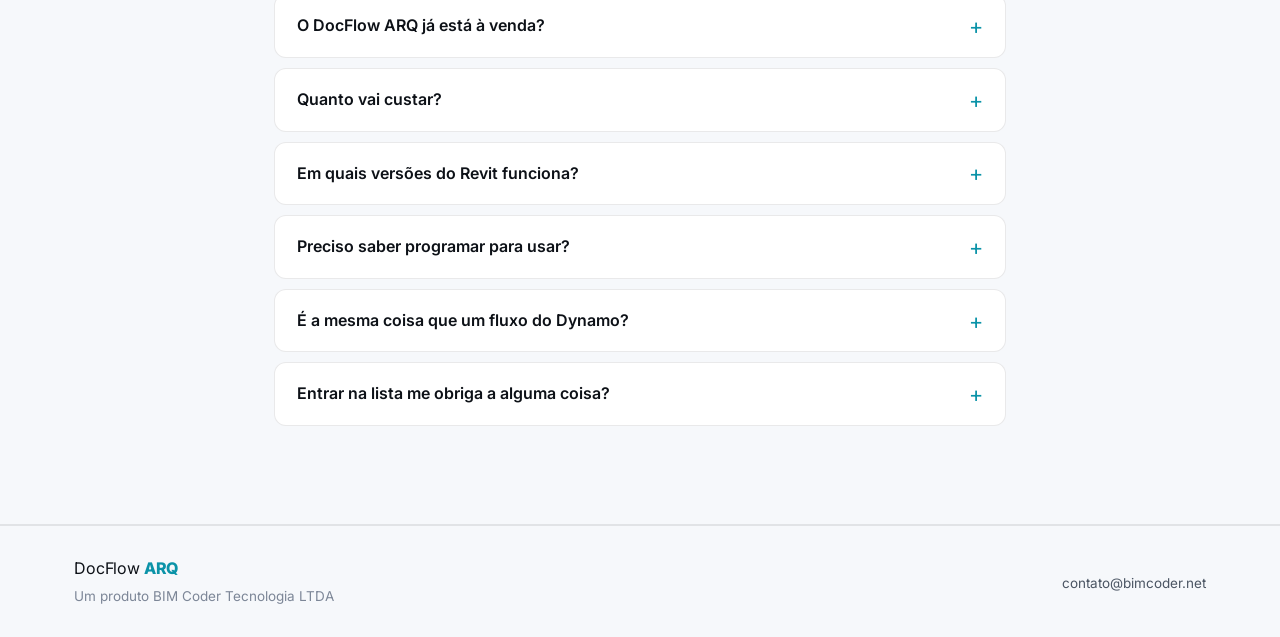
==== commit d6ba58c5: "feat: remover a secao Como o DocFlow trabalha" ====
--- a/index.html
+++ b/index.html
@@ -13,7 +13,7 @@
   <link href="https://fonts.googleapis.com/css2?family=Inter:wght@400;500;600;700;800&display=swap" rel="stylesheet">
   <!-- O ?v= muda junto com o arquivo. Sem isso o navegador reusa a versão
        antiga do JS/CSS sem nem revalidar, e a página parece não ter mudado. -->
-  <link rel="stylesheet" href="styles.css?v=4">
+  <link rel="stylesheet" href="styles.css?v=5">
 </head>
 <body>
 
@@ -132,38 +132,6 @@
           <div class="pain-card reveal">
             <h3>E ainda dá retrabalho</h3>
             <p>Cota feita como texto solto não acompanha o modelo. Mudou a parede, a prancha mente e alguém descobre na obra.</p>
-          </div>
-        </div>
-      </div>
-    </section>
-
-    <!-- ══ Como trabalha ══ -->
-    <section class="section section-alt" id="como">
-      <div class="container">
-        <div class="section-head reveal">
-          <span class="eyebrow">Como o DocFlow trabalha</span>
-          <h2>Feito para aguentar projeto de verdade</h2>
-        </div>
-        <div class="how-grid">
-          <div class="how reveal">
-            <span class="how-num">01</span>
-            <h4>Cota associativa, nunca texto</h4>
-            <p>Cada cota é presa à referência real do elemento. Se a parede andar, a cota anda junto e o valor continua verdadeiro.</p>
-          </div>
-          <div class="how reveal">
-            <span class="how-num">02</span>
-            <h4>Dentro do Revit, sem exportar nada</h4>
-            <p>Aba própria na ribbon, botão, clique. Não é script solto nem fluxo no Dynamo: é um plugin nativo instalado na máquina.</p>
-          </div>
-          <div class="how reveal">
-            <span class="how-num">03</span>
-            <h4>Desfaz e avisa</h4>
-            <p>Todo comando responde ao Ctrl+Z e diz o que não conseguiu fazer, em vez de falhar calado no meio da prancha.</p>
-          </div>
-          <div class="how reveal">
-            <span class="how-num">04</span>
-            <h4>Configura uma vez</h4>
-            <p>Os padrões do escritório ficam gravados. O próximo projeto já começa cotando do jeito certo.</p>
           </div>
         </div>
       </div>
@@ -270,7 +238,7 @@
     </div>
   </footer>
 
-  <script src="comandos.js?v=4"></script>
-  <script src="script.js?v=4"></script>
+  <script src="comandos.js?v=5"></script>
+  <script src="script.js?v=5"></script>
 </body>
 </html>
--- a/styles.css
+++ b/styles.css
@@ -507,25 +507,6 @@
 }
 .pain-card h3 { font-size: 17px; margin-bottom: 8px; }
 .pain-card p { color: var(--text-secondary); font-size: 15px; }
-/* ── Como trabalha ──────────────────────────────────────── */
-.how-grid { display: grid; grid-template-columns: repeat(2, 1fr); gap: 22px; }
-.how {
-  padding: 26px;
-  border-radius: var(--radius-md);
-  border: 1px solid var(--border);
-  background: var(--surface-card);
-  box-shadow: var(--shadow-sm);
-}
-.how-num {
-  display: block;
-  font-size: 13px;
-  font-weight: 800;
-  letter-spacing: .1em;
-  color: var(--cyan);
-  margin-bottom: 10px;
-}
-.how h4 { font-size: 17px; margin-bottom: 8px; }
-.how p { color: var(--text-secondary); font-size: 15px; }
 
 /* ── Autor ──────────────────────────────────────────────── */
 .author {
@@ -603,7 +584,7 @@
 /* ── Responsivo ─────────────────────────────────────────── */
 @media (max-width: 940px) {
   .hero-grid { grid-template-columns: 1fr; gap: 42px; }
-  .pain-grid, .how-grid { grid-template-columns: 1fr; }
+  .pain-grid { grid-template-columns: 1fr; }
   .hero { padding: 52px 0 64px; }
   .section { padding: 66px 0; }
 }
